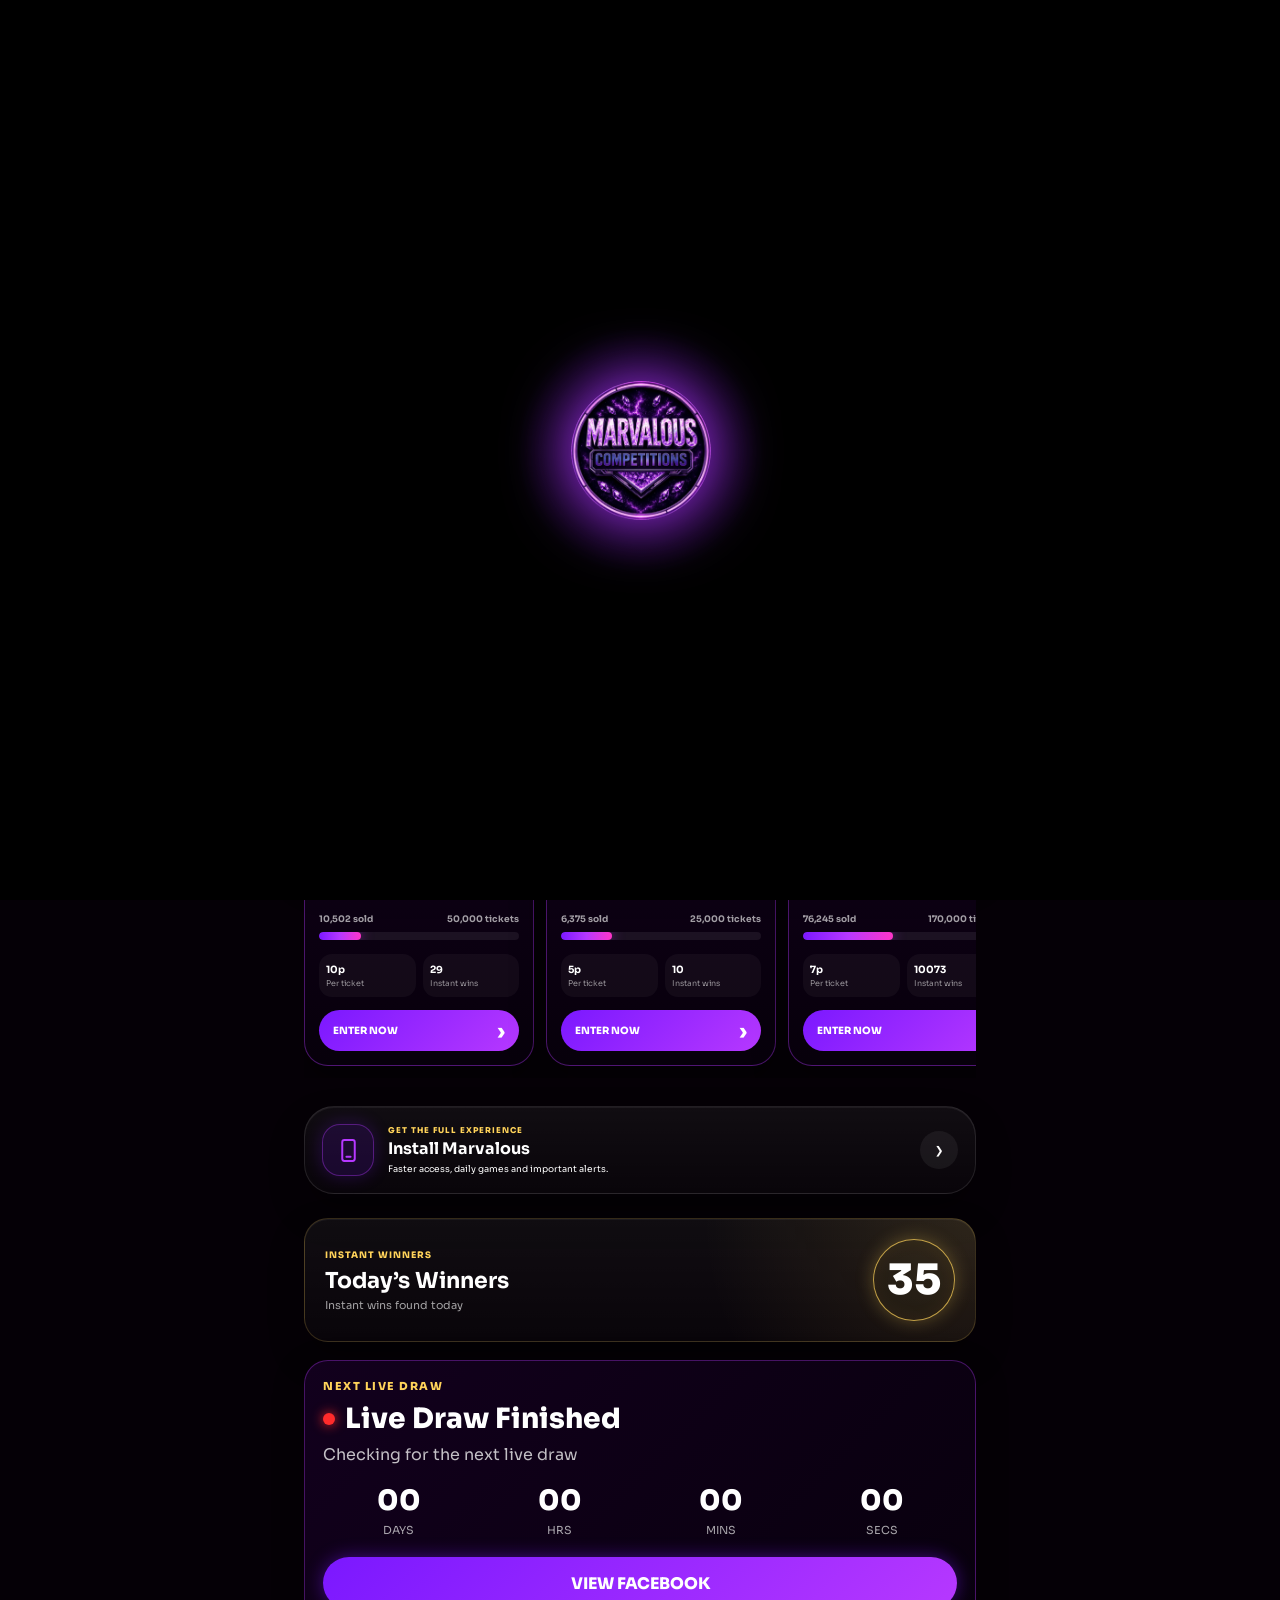
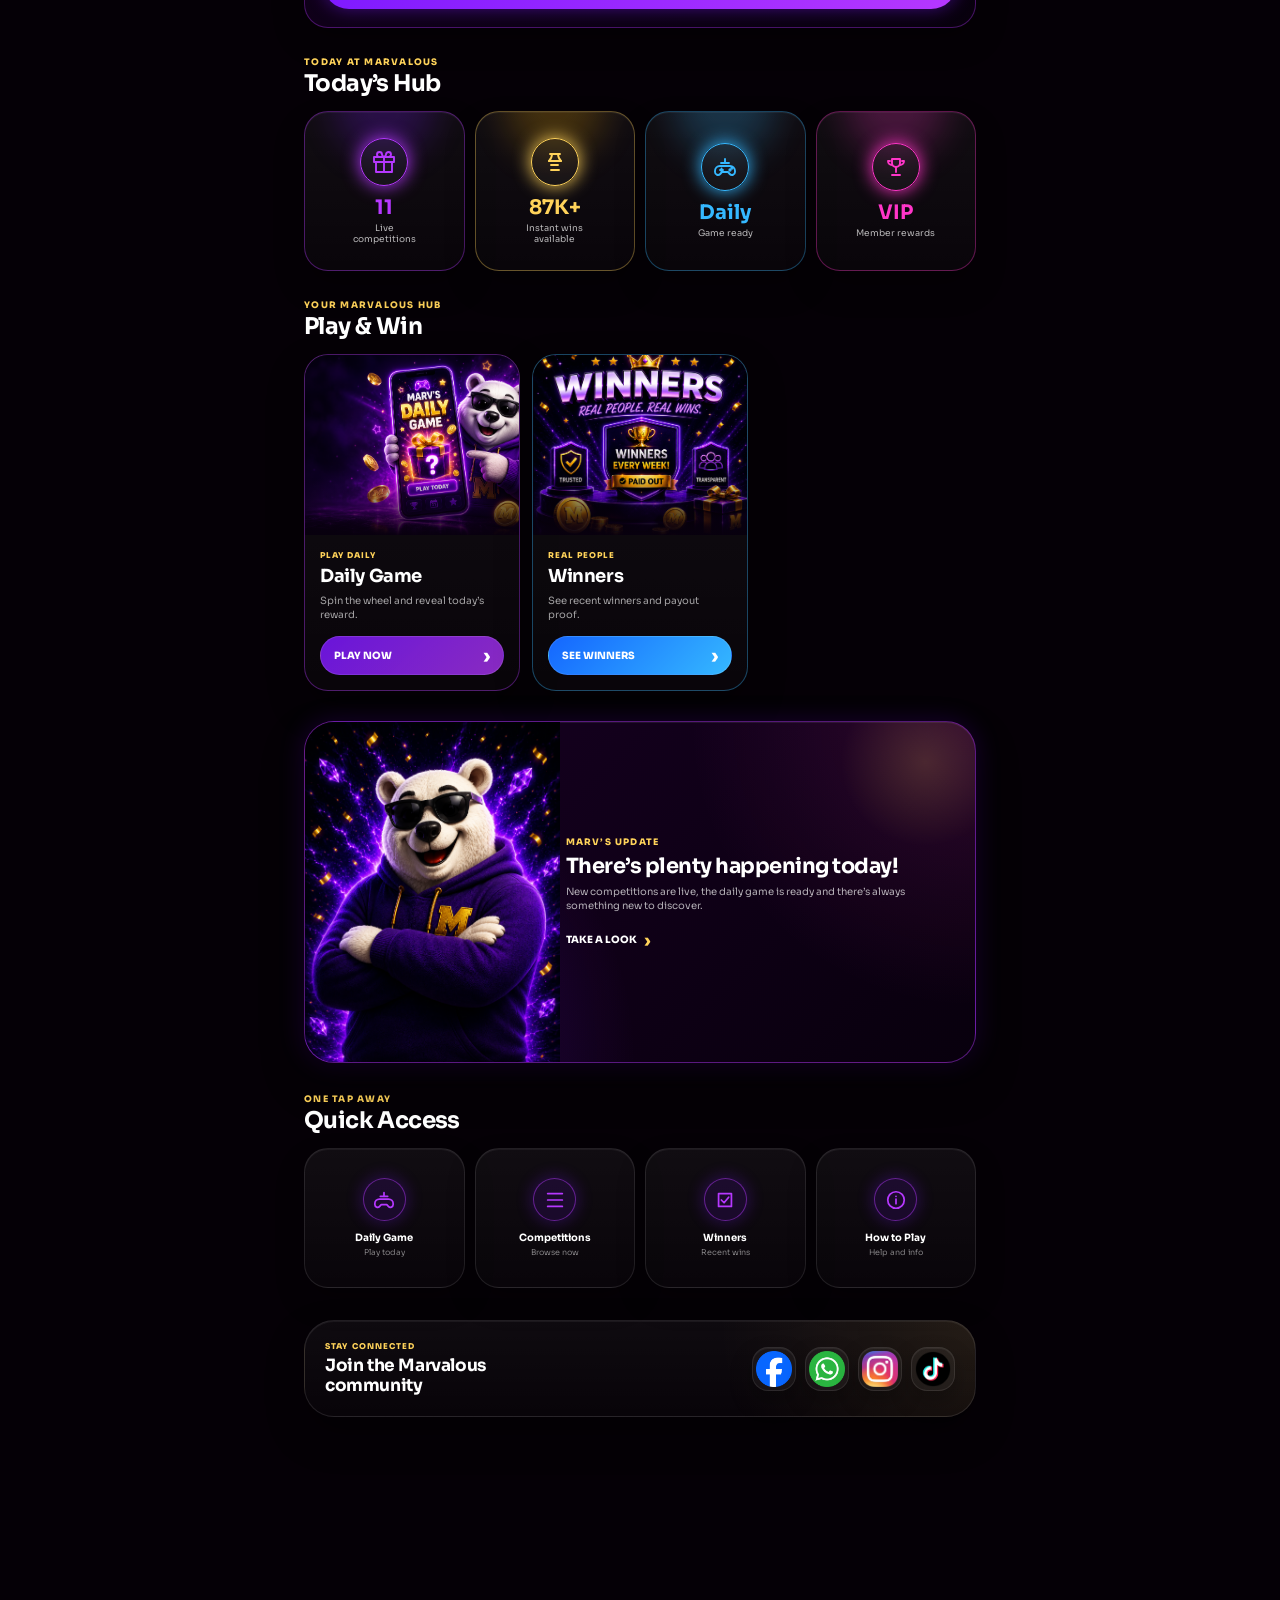
==== index.html @ 5c7490ed "Update index.html" ====
<!DOCTYPE html>
<html lang="en">
<head>
  <meta charset="UTF-8">

  <meta
    name="viewport"
    content="width=device-width, initial-scale=1.0, viewport-fit=cover"
  >

  <meta name="theme-color" content="#050006">

  <title>Marvalous Competitions</title>
  <link rel="manifest" href="manifest.json">
  <link rel="icon" href="logo.png">
  <link rel="apple-touch-icon" href="logo.png">

  <link
    href="https://fonts.googleapis.com/css2?family=Sora:wght@600;700;800&display=swap"
    rel="stylesheet"
  >
<script src="https://cdn.onesignal.com/sdks/web/v16/OneSignalSDK.page.js" defer></script>

<script>
window.OneSignalDeferred = window.OneSignalDeferred || [];

OneSignalDeferred.push(async function(OneSignal) {
  await OneSignal.init({
    appId: "53bd206e-20f6-417e-8d73-ce10ee3b1b3a",
    notifyButton: { enable: false },
    promptOptions: {
      slidedown: {
        enabled: true,
        autoPrompt: true
      }
    }
  });

  OneSignal.Notifications.addEventListener(
    "permissionChange",
    function(permission) {
      if (permission) {
        alert("You're in! Marvalous alerts are switched on 🔔");
      }
    }
  );
});
</script>
  <link rel="stylesheet" href="style.css">
</head>

<body>

  <div id="splash" class="splash">
  <div class="splash-logo">
    <div class="splash-glow"></div>
    <img src="logo.png" alt="Marvalous Competitions">
    <div class="splash-shine"></div>
  </div>
</div>

<div class="background-glow background-glow-one"></div>
<div class="background-glow background-glow-two"></div>

<main class="app-shell">

    <!-- HEADER -->
    <header class="app-header">

      <a href="#" class="brand">
        <img
          src="logo.png"
          class="brand-logo"
          alt="Marvalous Competitions"
        >

        <div class="brand-copy">
          <span>WELCOME TO</span>
          <h1>Marvalous</h1>
        </div>
      </a>

      <button
  class="notification-button"
  type="button"
  aria-label="Turn on notifications"
  onclick="turnOnNotifications()"
>
        <svg viewBox="0 0 24 24" aria-hidden="true">
          <path d="M18 8a6 6 0 0 0-12 0c0 7-3 7-3 9h18c0-2-3-2-3-9"></path>
          <path d="M10 21h4"></path>
        </svg>

      </button>

    </header>


    <!-- HERO -->
    <section class="hero-slider">

      <div class="hero-slide active">

        <img
          src="hero1.png"
          class="hero-image"
          alt="Latest Marvalous competitions"
        >

        <div class="hero-shade"></div>

        <div class="hero-content">

          <span class="hero-badge">
            <i></i>
            JUST ADDED
          </span>

          <h2>
            New competitions<br>
            <strong>are live!</strong>
          </h2>

          <p>
            Amazing prizes, instant wins and low odds.
          </p>
          <div class="hero-benefits">

  <div class="hero-benefit">
    <span class="hero-benefit-icon"></span>
    <div>
   <strong id="heroInstantWins">0</strong>
<small>Instant wins</small>   
    </div>
  </div>

  <div class="hero-benefit">
    <span class="hero-benefit-icon"></span>
    <div>
      <strong>Winners</strong>
      <small>Paid weekly</small>
    </div>
  </div>

  <div class="hero-benefit">
    <span class="hero-benefit-icon">✓</span>
    <div>
      <strong>100%</strong>
      <small>Fair & secure</small>
    </div>
  </div>

          </div>

          <a
            href="https://marvalouscompetitions.co.uk/"
            class="primary-button"
          >
            View competitions

            <svg viewBox="0 0 24 24" aria-hidden="true">
              <path d="m9 18 6-6-6-6"></path>
            </svg>
          </a>

        </div>

      </div>
   
    </section>
    
<!-- LIVE COMPETITIONS -->
<section class="home-section competitions-section">

      <div class="section-heading">

        <div>
          <span class="section-kicker">AVAILABLE NOW</span>
          <h2>Live Competitions</h2>
        </div>

        <a
          href="https://marvalouscompetitions.co.uk/"
          class="view-all-link"
        >
          View all
          <span>›</span>
        </a>

      </div>

   <div class="competition-scroll" id="competitionScroll"></div>   

</section>
  <!-- INSTALL -->
<button
  id="installBtn"
  type="button"
  class="install-card"
  aria-label="Install Marvalous"
>
  <div class="install-icon">
    <svg viewBox="0 0 24 24" aria-hidden="true">
      <rect x="6" y="2" width="12" height="20" rx="2"></rect>
      <path d="M10 18h4"></path>
    </svg>
  </div>

  <div class="install-copy">
    <span>GET THE FULL EXPERIENCE</span>
    <h2>Install Marvalous</h2>
    <p>Faster access, daily games and important alerts.</p>
  </div>

  <span class="install-arrow" aria-hidden="true">
    ›
  </span>
</button>
    <section class="today-winners-card">

  <div class="today-winners-copy">
    <span>INSTANT WINNERS</span>
    <h2>Today’s Winners</h2>
    <p>Instant wins found today</p>
  </div>

  <div class="today-winners-number" id="todaysWinnerCount">
    0
  </div>

    </section>
    <section class="next-live-card">

  <div class="next-live-copy">
    <span class="next-live-kicker">NEXT LIVE DRAW</span>

    <div class="next-live-title">
      <span class="live-status-dot"></span>
      <h2 id="nextLiveTitle">Next Live Draw</h2>
    </div>

    <p id="nextLiveDate">Loading next live...</p>

    <div class="live-countdown-row">
      <div>
        <strong id="liveDays">00</strong>
        <span>DAYS</span>
      </div>

      <div>
        <strong id="liveHours">00</strong>
        <span>HRS</span>
      </div>

      <div>
        <strong id="liveMinutes">00</strong>
        <span>MINS</span>
      </div>

      <div>
        <strong id="liveSeconds">00</strong>
        <span>SECS</span>
      </div>
    </div>
  </div>

  <a
    id="watchLiveButton"
    href="https://www.facebook.com/MarvalousCompetitions"
    target="_blank"
    rel="noopener"
    class="watch-live-button"
  >
    ▶ WATCH LIVE
  </a>

    </section>
    <!-- TODAY'S HUB -->
    <section class="home-section">

      <div class="section-heading">
        <div>
          <span class="section-kicker">TODAY AT MARVALOUS</span>
          <h2>Today’s Hub</h2>
        </div>
      </div>

      <div class="hub-grid">

        <article class="hub-card purple-card">

          <div class="hub-icon">
            <svg viewBox="0 0 24 24" aria-hidden="true">
              <path d="M20 12v10H4V12"></path>
              <path d="M2 7h20v5H2z"></path>
              <path d="M12 7v15"></path>
              <path d="M12 7H7.5A2.5 2.5 0 1 1 10 4.5C10 6 12 7 12 7Z"></path>
              <path d="M12 7h4.5A2.5 2.5 0 1 0 14 4.5C14 6 12 7 12 7Z"></path>
            </svg>
          </div>

          <strong id="liveCompetitionCount">0</strong>
<span>Live competitions</span>

        </article>


        <article class="hub-card gold-card">

          <div class="hub-icon">
            <svg viewBox="0 0 24 24" aria-hidden="true">
              <path d="M7 4h10"></path>
              <path d="M8 20h8"></path>
              <path d="M9 4c0 3-1 5-3 7"></path>
              <path d="M15 4c0 3 1 5 3 7"></path>
              <path d="M6 11h12"></path>
              <path d="M8 15h7"></path>
            </svg>
          </div>

         <strong id="totalInstantWins">0</strong>
<span>Instant wins available</span> 

        </article>


        <article class="hub-card blue-card">

          <div class="hub-icon">
            <svg viewBox="0 0 24 24" aria-hidden="true">
              <path d="M8 8h8"></path>
              <path d="M12 4v4"></path>
              <path d="M7 11h10a5 5 0 0 1 5 5v1a3 3 0 0 1-5.2 2L15 17H9l-1.8 2A3 3 0 0 1 2 17v-1a5 5 0 0 1 5-5Z"></path>
              <path d="M7 15h3"></path>
              <path d="M8.5 13.5v3"></path>
              <circle cx="17" cy="15" r=".7"></circle>
              <circle cx="19" cy="13" r=".7"></circle>
            </svg>
          </div>

          <strong>Daily</strong>
          <span>Game ready</span>

        </article>


        <article class="hub-card pink-card">

          <div class="hub-icon">
            <svg viewBox="0 0 24 24" aria-hidden="true">
              <path d="M8 4h8v4a4 4 0 0 1-8 0V4Z"></path>
              <path d="M6 6H4a4 4 0 0 0 4 4"></path>
              <path d="M18 6h2a4 4 0 0 1-4 4"></path>
              <path d="M12 12v5"></path>
              <path d="M8 20h8"></path>
            </svg>
          </div>

          <strong>VIP</strong>
<span>Member rewards</span>

        </article>

      </div>

    </section>


    <!-- PLAY AND WIN -->
    <section class="home-section">

      <div class="section-heading">
        <div>
          <span class="section-kicker">YOUR MARVALOUS HUB</span>
          <h2>Play & Win</h2>
        </div>
      </div>

      <div class="feature-grid">

        <a href="icebreak-v2.html" class="feature-card daily-feature">

          <div class="feature-image">
            <img src="daily-game.png" alt="Marv's daily game">
          </div>

          <div class="feature-copy">
            <span>PLAY DAILY</span>
            <h3>Daily Game</h3>
            <p>Spin the wheel and reveal today’s reward.</p>

            <div class="feature-link">
              Play now
              <b>›</b>
            </div>
          </div>

        </a>

      
        


        <a href="winners.html" class="feature-card winners-feature">

          <div class="feature-image">
            <img src="winners.png" alt="Marvalous winners">
          </div>

          <div class="feature-copy">
            <span>REAL PEOPLE</span>
            <h3>Winners</h3>
            <p>See recent winners and payout proof.</p>

            <div class="feature-link">
              See winners
              <b>›</b>
            </div>
          </div>

        </a>

      </div>

    </section>
    


    <!-- MARV UPDATE -->
    <section class="marv-update">

      <img
        src="marv-update.png"
        class="marv-update-image"
        alt="Marv"
      >

      <div class="marv-update-copy">
        <span>MARV’S UPDATE</span>

        <h2>There’s plenty happening today!</h2>

        <p>
  New competitions are live, the daily game is ready and there’s
  always something new to discover.
        </p>

        <a href="https://marvalouscompetitions.co.uk/">
          Take a look
          <b>›</b>
        </a>
      </div>

    </section>


    <!-- QUICK ACCESS -->
    <section class="home-section">

      <div class="section-heading">
        <div>
          <span class="section-kicker">ONE TAP AWAY</span>
          <h2>Quick Access</h2>
        </div>
      </div>

      <div class="quick-access-grid">

        <a href="icebreak-v2.html" class="quick-access-card">
          <div class="quick-access-icon">
            <svg viewBox="0 0 24 24" aria-hidden="true">
              <path d="M8 8h8"></path>
              <path d="M12 4v4"></path>
              <path d="M7 11h10a5 5 0 0 1 5 5v1a3 3 0 0 1-5.2 2L15 17H9l-1.8 2A3 3 0 0 1 2 17v-1a5 5 0 0 1 5-5Z"></path>
            </svg>
          </div>
          <strong>Daily Game</strong>
          <span>Play today</span>
        </a>


        <a
  href="https://marvalouscompetitions.co.uk/"
  class="quick-access-card"
>
  <div class="quick-access-icon">
    <svg viewBox="0 0 24 24" aria-hidden="true">
      <path d="M4 5h16"></path>
      <path d="M4 12h16"></path>
      <path d="M4 19h16"></path>
    </svg>
  </div>

  <strong>Competitions</strong>
  <span>Browse now</span>
        </a>


        <a href="winners.html" class="quick-access-card">
          <div class="quick-access-icon">
            <svg viewBox="0 0 24 24" aria-hidden="true">
              <path d="M5 5h14v14H5z"></path>
              <path d="M8 12l3 3 5-6"></path>
            </svg>
          </div>
          <strong>Winners</strong>
          <span>Recent wins</span>
        </a>


        <button
  type="button"
  class="quick-access-card"
  onclick="openHowToPlay()"
>
          <div class="quick-access-icon">
            <svg viewBox="0 0 24 24" aria-hidden="true">
              <circle cx="12" cy="12" r="9"></circle>
              <path d="M12 11v5"></path>
              <path d="M12 8h.01"></path>
            </svg>
          </div>
          <strong>How to Play</strong>
          <span>Help and info</span>
        </button>

      </div>

    </section>


    <!-- SOCIALS -->
    <section class="social-section">

      <div>
        <span>STAY CONNECTED</span>
        <h2>Join the Marvalous community</h2>
      </div>

      <div class="social-buttons">

        <a
          href="https://www.facebook.com/MarvalousCompetitions"
          target="_blank"
          rel="noopener"
          aria-label="Facebook"
        >
          <img src="facebook.png" alt="">
        </a>

        <a
          href="https://chat.whatsapp.com/J4W4wXDzyCD4L8slmimRZp"
          target="_blank"
          rel="noopener"
          aria-label="WhatsApp"
        >
          <img src="whatsapp.png" alt="">
        </a>

        <a
          href="https://www.instagram.com/marvalous.competitions"
          target="_blank"
          rel="noopener"
          aria-label="Instagram"
        >
          <img src="instagram.png" alt="">
        </a>

     <a
  href="https://www.tiktok.com/@marvalous_competitionsuk?_r=1&_t=ZN-98jaQGIw9Xa"
  target="_blank"
  rel="noopener"
  aria-label="TikTok"
>
  <img src="tiktok.png" alt="">
     </a>   

      </div>

    </section>
<div id="iphoneInstallModal" class="how-to-play-modal">

  <div class="how-to-play-card">

    <button
      class="how-to-play-close"
      onclick="closeIphoneInstall()"
    >
      ×
    </button>

    <span class="how-to-play-kicker">IPHONE INSTALL</span>

    <h2>Add Marvalous to your Home Screen</h2>

    <div class="how-to-play-steps">

      <div class="how-to-play-step">
        <strong>1</strong>
        <div>
          <h3>Tap the Share button</h3>
<p>Tap the Share icon in Safari. It may be at the top or bottom of your screen.</p>
        </div>
      </div>

      <div class="how-to-play-step">
        <strong>2</strong>
        <div>
          <h3>Choose "Add to Home Screen"</h3>
          <p>Scroll down if you don't see it straight away.</p>
        </div>
      </div>

      <div class="how-to-play-step">
        <strong>3</strong>
        <div>
          <h3>Tap Add</h3>
          <p>Marvalous will appear on your Home Screen just like a normal app.</p>
        </div>
      </div>

    </div>

  </div>

</div>

    
  </main>


  <!-- BOTTOM NAVIGATION -->
  <nav class="bottom-nav">

    <a href="index.html" class="nav-link active">
      <svg viewBox="0 0 24 24" aria-hidden="true">
        <path d="M3 11 12 3l9 8v10h-6v-6H9v6H3Z"></path>
      </svg>
      <span>Home</span>
    </a>


    <a href="icebreak-v2.html" class="nav-link">
      <svg viewBox="0 0 24 24" aria-hidden="true">
        <path d="M8 8h8"></path>
        <path d="M12 4v4"></path>
        <path d="M7 11h10a5 5 0 0 1 5 5v1a3 3 0 0 1-5.2 2L15 17H9l-1.8 2A3 3 0 0 1 2 17v-1a5 5 0 0 1 5-5Z"></path>
      </svg>
      <span>Games</span>
    </a>


    <a
      href="https://marvalouscompetitions.co.uk/"
      class="nav-main-action"
      aria-label="Play Marvalous competitions"
    >
      <img src="logo.png" alt="Play">
      <span>Play</span>
    </a>


    <a href="winners.html" class="nav-link">
      <svg viewBox="0 0 24 24" aria-hidden="true">
        <path d="M8 4h8v4a4 4 0 0 1-8 0V4Z"></path>
        <path d="M6 6H4a4 4 0 0 0 4 4"></path>
        <path d="M18 6h2a4 4 0 0 1-4 4"></path>
        <path d="M12 12v5"></path>
        <path d="M8 20h8"></path>
      </svg>
      <span>Winners</span>
    </a>


<a
  href="#"
  class="nav-link"
  onclick="openHowToPlay(); return false;"
>
  <svg viewBox="0 0 24 24" aria-hidden="true">
    <circle cx="12" cy="12" r="9"></circle>
    <path d="M12 11v5"></path>
    <path d="M12 8h.01"></path>
  </svg>

  <span>How to Play</span>
</a>

  </nav>
<div id="howToPlayModal" class="how-to-play-modal">
  <div class="how-to-play-card">

    <button
      type="button"
      class="how-to-play-close"
      onclick="closeHowToPlay()"
      aria-label="Close"
    >
      ×
    </button>

    <span class="how-to-play-kicker">HOW MARVALOUS WORKS</span>
    <h2>How to Play</h2>

    <div class="how-to-play-steps">

      <div class="how-to-play-step">
        <strong>1</strong>
        <div>
          <h3>Choose a competition</h3>
          <p>Browse the live competitions and choose the prize you want to win.</p>
        </div>
      </div>

      <div class="how-to-play-step">
        <strong>2</strong>
        <div>
          <h3>Choose your tickets</h3>
          <p>Select how many tickets you want and complete your entry securely.</p>
        </div>
      </div>

      <div class="how-to-play-step">
        <strong>3</strong>
        <div>
          <h3>Check your instant wins</h3>
          <p>Some ticket numbers reveal instant prizes as soon as your order is complete.</p>
        </div>
      </div>

      <div class="how-to-play-step">
        <strong>4</strong>
        <div>
          <h3>Watch the live draw</h3>
          <p>When the competition closes, the winner is drawn live on our Facebook page.</p>
        </div>
      </div>

      <div class="how-to-play-step">
        <strong>5</strong>
        <div>
          <h3>Receive your prize</h3>
          <p>We contact the winner and arrange the prize or cash payment.</p>
        </div>
      </div>

    </div>

    <a
      href="https://marvalouscompetitions.co.uk/"
      class="how-to-play-button"
    >
      View competitions
    </a>

  </div>
</div>
<div id="leagueModal" class="how-to-play-modal">

</div>
  <script src="app.js?v=12"></script>

</body>
  </html>
---- style.css ----
* {
  box-sizing: border-box;
  -webkit-tap-highlight-color: transparent;
}

:root {
  --bg: #050006;
  --panel: #0d0014;
  --panel-light: #160020;

  --purple: #7b18ff;
  --purple-bright: #b638ff;
  --purple-soft: rgba(123, 24, 255, 0.22);

  --gold: #ffd35a;
  --gold-dark: #f0a900;

  --pink: #ff35c8;
  --blue: #35b8ff;

  --white: #ffffff;
  --muted: rgba(255, 255, 255, 0.62);
  --line: rgba(255, 255, 255, 0.10);

  --radius-xl: 30px;
  --radius-lg: 24px;
  --radius-md: 18px;
}

html {
  scroll-behavior: smooth;
}

html,
body {
  margin: 0;
  min-height: 100%;
  background: var(--bg);
  color: var(--white);
  font-family: "Sora", Arial, sans-serif;
  overflow-x: hidden;
}

body {
  position: relative;
  padding-bottom: 120px;
}

body::before {
  content: "";
  position: fixed;
  inset: 0;
  z-index: -3;

  background:
    radial-gradient(
      circle at 50% -10%,
      rgba(123, 24, 255, 0.35),
      transparent 34%
    ),
    radial-gradient(
      circle at 100% 28%,
      rgba(255, 53, 200, 0.12),
      transparent 32%
    ),
    radial-gradient(
      circle at 0% 58%,
      rgba(53, 184, 255, 0.08),
      transparent 30%
    ),
    linear-gradient(
      180deg,
      #08000e 0%,
      #050006 45%,
      #020003 100%
    );
}

body::after {
  content: "";
  position: fixed;
  inset: 0;
  z-index: -2;
  pointer-events: none;
  opacity: 0.15;

  background-image:
    radial-gradient(
      circle,
      rgba(255, 255, 255, 0.45) 0 1px,
      transparent 1.7px
    ),
    radial-gradient(
      circle,
      rgba(255, 211, 90, 0.45) 0 1px,
      transparent 1.7px
    );

  background-size: 80px 80px, 130px 130px;
  background-position: 0 0, 30px 40px;
}

img {
  max-width: 100%;
}

a {
  color: inherit;
}

button,
a {
  font-family: inherit;
}

button {
  border: 0;
}

svg {
  fill: none;
  stroke: currentColor;
  stroke-width: 1.9;
  stroke-linecap: round;
  stroke-linejoin: round;
}

.background-glow {
  position: fixed;
  border-radius: 50%;
  filter: blur(90px);
  pointer-events: none;
  z-index: -1;
}

.background-glow-one {
  width: 280px;
  height: 280px;
  top: 180px;
  left: -170px;
  background: rgba(123, 24, 255, 0.22);
}

.background-glow-two {
  width: 320px;
  height: 320px;
  top: 720px;
  right: -210px;
  background: rgba(255, 53, 200, 0.12);
}

.app-shell {
  width: min(100%, 720px);
  margin: 0 auto;
  padding:
    calc(18px + env(safe-area-inset-top))
    18px
    48px;
}


/* HEADER */

.app-header {
  display: flex;
  align-items: center;
  justify-content: space-between;
  gap: 14px;
  margin-bottom: 18px;
}

.brand {
  min-width: 0;
  display: flex;
  align-items: center;
  gap: 14px;
  text-decoration: none;
}

.brand-logo {
  width: 66px;
  height: 66px;
  flex-shrink: 0;
  object-fit: contain;
  border-radius: 50%;

  background: rgba(123, 24, 255, 0.12);
  border: 1px solid rgba(180, 56, 255, 0.55);

  box-shadow:
    0 0 0 4px rgba(123, 24, 255, 0.08),
    0 0 25px rgba(123, 24, 255, 0.55);
}

.brand-copy {
  min-width: 0;
}

.brand-copy span {
  display: block;
  margin-bottom: 3px;
  color: var(--gold);
  font-size: 10px;
  font-weight: 800;
  letter-spacing: 1.5px;
}

.brand-copy h1 {
  margin: 0;
  font-size: 25px;
  line-height: 1;
  letter-spacing: -0.7px;
}

.notification-button {
  position: relative;
  width: 50px;
  height: 50px;
  flex-shrink: 0;
  display: grid;
  place-items: center;

  border-radius: 50%;
  color: var(--gold);

  background:
    linear-gradient(
      180deg,
      rgba(255, 211, 90, 0.13),
      rgba(255, 211, 90, 0.04)
    );

  border: 1px solid rgba(255, 211, 90, 0.28);

  box-shadow:
    inset 0 1px 0 rgba(255, 255, 255, 0.10),
    0 0 20px rgba(255, 211, 90, 0.14);
}

.notification-button svg {
  width: 25px;
  height: 25px;
}

.notification-count {
  position: absolute;
  top: -2px;
  right: -1px;

  min-width: 20px;
  height: 20px;
  padding: 0 5px;

  display: grid;
  place-items: center;

  border-radius: 999px;
  background: linear-gradient(135deg, var(--purple), var(--purple-bright));
  color: #fff;
  border: 2px solid var(--bg);

  font-size: 10px;
  font-weight: 900;
}


/* HERO */

.hero-slider {
  position: relative;
  margin-bottom: 28px;
}

.hero-slide {
  position: relative;
  min-height: 340px;
  overflow: hidden;
  border-radius: var(--radius-xl);

  background: #110019;
  border: 1px solid rgba(180, 56, 255, 0.62);

  box-shadow:
    0 22px 55px rgba(0, 0, 0, 0.50),
    0 0 30px rgba(123, 24, 255, 0.28);
}

.hero-slide::before {
  content: "";
  position: absolute;
  inset: 0;
  z-index: 2;
  pointer-events: none;

  background:
    linear-gradient(
      90deg,
      rgba(5, 0, 10, 0.96) 0%,
      rgba(5, 0, 10, 0.82) 36%,
      rgba(5, 0, 10, 0.25) 68%,
      rgba(5, 0, 10, 0.05) 100%
    ),
    linear-gradient(
      0deg,
      rgba(5, 0, 10, 0.88) 0%,
      transparent 42%
    );
}

.hero-slide::after {
  content: "";
  position: absolute;
  inset: 0;
  z-index: 3;
  pointer-events: none;

  border-radius: inherit;
  box-shadow:
    inset 0 1px 0 rgba(255, 255, 255, 0.12),
    inset 0 0 28px rgba(180, 56, 255, 0.16);
}

.hero-image {
  position: absolute;
  inset: 0;
  z-index: 1;

  width: 100%;
  height: 100%;
  object-fit: cover;
  object-position: center;
}

.hero-shade {
  position: absolute;
  inset: 0;
  z-index: 2;
}

.hero-content {
  position: relative;
  z-index: 4;
  width: 64%;
  min-height: 340px;

  padding: 30px 24px 58px;

  display: flex;
  flex-direction: column;
  justify-content: center;
  align-items: flex-start;
}

.hero-badge {
  display: inline-flex;
  align-items: center;
  gap: 8px;

  margin-bottom: 16px;
  padding: 8px 13px;

  border-radius: 999px;
  color: #fff;

  background:
    linear-gradient(
      135deg,
      rgba(123, 24, 255, 0.95),
      rgba(180, 56, 255, 0.88)
    );

  border: 1px solid rgba(255, 255, 255, 0.16);

  box-shadow:
    0 0 20px rgba(123, 24, 255, 0.45);

  font-size: 10px;
  font-weight: 900;
  letter-spacing: 0.8px;
}

.hero-badge i {
  width: 7px;
  height: 7px;
  border-radius: 50%;
  background: var(--gold);

  box-shadow:
    0 0 10px rgba(255, 211, 90, 0.80);
}

.hero-content h2 {
  margin: 0;
  max-width: 360px;

  font-size: clamp(32px, 8vw, 49px);
  line-height: 0.98;
  letter-spacing: -1.7px;
  text-transform: uppercase;

  text-shadow:
    0 3px 18px rgba(0, 0, 0, 0.55);
}

.hero-content h2 strong {
  display: block;
  margin-top: 5px;
  color: var(--gold);

  text-shadow:
    0 0 24px rgba(255, 211, 90, 0.20),
    0 3px 18px rgba(0, 0, 0, 0.55);
}

.hero-content p {
  max-width: 340px;
  margin: 15px 0 20px;

  color: rgba(255, 255, 255, 0.76);
  font-size: 13px;
  line-height: 1.45;
}

.primary-button {
  min-height: 48px;
  padding: 0 18px;

  display: inline-flex;
  align-items: center;
  justify-content: center;
  gap: 9px;

  border-radius: 999px;
  text-decoration: none;

  color: #fff;
  background:
    linear-gradient(
      135deg,
      var(--purple),
      var(--purple-bright)
    );

  border: 1px solid rgba(255, 255, 255, 0.16);

  box-shadow:
    inset 0 1px 0 rgba(255, 255, 255, 0.18),
    0 0 25px rgba(123, 24, 255, 0.48),
    0 12px 26px rgba(0, 0, 0, 0.38);

  font-size: 12px;
  font-weight: 900;
  text-transform: uppercase;
}

.primary-button svg {
  width: 18px;
  height: 18px;
  stroke-width: 2.8;
}

.hero-dots {
  position: absolute;
  left: 50%;
  bottom: 18px;
  z-index: 8;

  display: flex;
  gap: 8px;
  transform: translateX(-50%);
}

.hero-dots button {
  width: 8px;
  height: 8px;
  padding: 0;
  border-radius: 999px;

  background: rgba(255, 255, 255, 0.48);
}

.hero-dots button.active {
  width: 27px;
  background:
    linear-gradient(
      90deg,
      var(--purple),
      var(--purple-bright)
    );

  box-shadow:
    0 0 12px rgba(180, 56, 255, 0.70);
}


/* SECTIONS */

.home-section {
  margin: 28px 0;
}

.section-heading {
  display: flex;
  align-items: flex-end;
  justify-content: space-between;
  gap: 14px;
  margin-bottom: 15px;
}

.section-kicker {
  display: block;
  margin-bottom: 4px;

  color: var(--gold);
  font-size: 9px;
  font-weight: 900;
  letter-spacing: 1.25px;
}

.section-heading h2 {
  margin: 0;
  font-size: 23px;
  line-height: 1.05;
  letter-spacing: -0.6px;
}

.view-all-link {
  display: inline-flex;
  align-items: center;
  gap: 7px;

  color: rgba(255, 255, 255, 0.70);
  text-decoration: none;

  font-size: 11px;
  font-weight: 800;
}

.view-all-link span {
  font-size: 24px;
  line-height: 0.8;
}


/* TODAY'S HUB */

.hub-grid {
  display: grid;
  grid-template-columns: repeat(4, 1fr);
  gap: 10px;
}

.hub-card {
  position: relative;
  min-width: 0;
  min-height: 160px;
  padding: 15px 8px;

  display: flex;
  flex-direction: column;
  align-items: center;
  justify-content: center;

  overflow: hidden;
  text-align: center;
  border-radius: var(--radius-lg);

  background:
    linear-gradient(
      180deg,
      rgba(255, 255, 255, 0.055),
      rgba(255, 255, 255, 0.018)
    );

  border: 1px solid var(--line);

  box-shadow:
    inset 0 1px 0 rgba(255, 255, 255, 0.06),
    0 16px 30px rgba(0, 0, 0, 0.30);
}

.hub-card::before {
  content: "";
  position: absolute;
  width: 100px;
  height: 100px;
  top: -55px;
  left: 50%;

  transform: translateX(-50%);
  border-radius: 50%;
  opacity: 0.22;
  filter: blur(18px);
}

.hub-icon {
  position: relative;
  z-index: 2;

  width: 48px;
  height: 48px;
  margin-bottom: 12px;

  display: grid;
  place-items: center;

  border-radius: 50%;
  background: rgba(255, 255, 255, 0.04);

  border: 1px solid currentColor;

  box-shadow:
    0 0 18px currentColor;
}

.hub-icon svg {
  width: 24px;
  height: 24px;
}

.hub-card strong {
  position: relative;
  z-index: 2;

  display: block;
  margin-bottom: 5px;

  font-size: 20px;
  line-height: 1;
}

.hub-card > span {
  position: relative;
  z-index: 2;

  display: block;
  max-width: 80px;

  color: rgba(255, 255, 255, 0.70);
  font-size: 9px;
  line-height: 1.25;
}

.purple-card {
  color: var(--purple-bright);
  border-color: rgba(180, 56, 255, 0.38);
}

.purple-card::before {
  background: var(--purple);
}

.gold-card {
  color: var(--gold);
  border-color: rgba(255, 211, 90, 0.36);
}

.gold-card::before {
  background: var(--gold-dark);
}

.blue-card {
  color: var(--blue);
  border-color: rgba(53, 184, 255, 0.35);
}

.blue-card::before {
  background: var(--blue);
}

.pink-card {
  color: var(--pink);
  border-color: rgba(255, 53, 200, 0.35);
}

.pink-card::before {
  background: var(--pink);
}


/* PLAY AND WIN */

.feature-grid {
  display: grid;
  grid-template-columns: repeat(3, 1fr);
  gap: 12px;
}

.feature-card {
  position: relative;
  min-width: 0;
  min-height: 300px;

  display: flex;
  flex-direction: column;

  overflow: hidden;
  text-decoration: none;
  border-radius: var(--radius-lg);

  background:
    linear-gradient(
      180deg,
      rgba(255, 255, 255, 0.055),
      rgba(255, 255, 255, 0.018)
    );

  border: 1px solid rgba(180, 56, 255, 0.38);

  box-shadow:
    0 16px 35px rgba(0, 0, 0, 0.36),
    inset 0 1px 0 rgba(255, 255, 255, 0.06);

  transition:
    transform 0.25s ease,
    box-shadow 0.25s ease;
}

.feature-card:active {
  transform: scale(0.98);
}

.feature-image {
  position: relative;
  height: 155px;
  overflow: hidden;

  background:
    radial-gradient(
      circle at 50% 50%,
      rgba(123, 24, 255, 0.25),
      transparent 70%
    );
}

.feature-image::after {
  content: "";
  position: absolute;
  inset: auto 0 0;
  height: 60px;

  background:
    linear-gradient(
      0deg,
      rgba(8, 0, 14, 0.98),
      transparent
    );
}

.feature-image img {
  width: 100%;
  height: 100%;
  display: block;
  object-fit: cover;
}

.feature-copy {
  flex: 1;
  padding: 15px;

  display: flex;
  flex-direction: column;
}

.feature-copy > span {
  color: var(--gold);
  font-size: 8px;
  font-weight: 900;
  letter-spacing: 1px;
}

.feature-copy h3 {
  margin: 5px 0 7px;
  font-size: 18px;
  letter-spacing: -0.4px;
}

.feature-copy p {
  margin: 0 0 14px;
  color: var(--muted);
  font-size: 10px;
  line-height: 1.4;
}

.feature-link {
  margin-top: auto;
  min-height: 39px;
  padding: 0 13px;

  display: flex;
  align-items: center;
  justify-content: space-between;

  border-radius: 999px;
  color: #fff;

  background:
    linear-gradient(
      135deg,
      rgba(123, 24, 255, 0.85),
      rgba(180, 56, 255, 0.75)
    );

  border: 1px solid rgba(255, 255, 255, 0.11);

  font-size: 10px;
  font-weight: 900;
  text-transform: uppercase;
}

.feature-link b {
  font-size: 20px;
  line-height: 1;
}



.winners-feature {
  border-color: rgba(53, 184, 255, 0.36);
}

.winners-feature .feature-link {
  background:
    linear-gradient(
      135deg,
      #1466ff,
      #35b8ff
    );
}


/* LIVE COMPETITIONS */

.competitions-section {
  margin-top: 32px;
}

.competition-scroll {
  display: flex;
  gap: 12px;
  overflow-x: auto;

  padding: 2px 2px 12px;
  scroll-snap-type: x mandatory;
  scrollbar-width: none;
}

.competition-scroll::-webkit-scrollbar {
  display: none;
}

.competition-card {
  width: 230px;
  min-width: 230px;
  overflow: hidden;

  scroll-snap-align: start;
  text-decoration: none;
  border-radius: var(--radius-lg);

  background:
    linear-gradient(
      180deg,
      rgba(20, 0, 31, 0.98),
      rgba(7, 0, 11, 0.98)
    );

  border: 1px solid rgba(180, 56, 255, 0.38);

  box-shadow:
    0 16px 34px rgba(0, 0, 0, 0.36);
}

.competition-image-wrap {
  position: relative;
  height: 170px;
  overflow: hidden;
}

.competition-image-wrap::after {
  content: "";
  position: absolute;
  inset: auto 0 0;
  height: 55px;

  background:
    linear-gradient(
      0deg,
      rgba(8, 0, 14, 0.98),
      transparent
    );
}

.competition-image-wrap img {
  width: 100%;
  height: 100%;
  display: block;
  object-fit: cover;
}

.competition-tag {
  position: absolute;
  bottom: 11px;
  left: 11px;
  top: unset;
  right: unset;
  z-index: 3;

  padding: 7px 10px;
  border-radius: 999px;

  color: #fff;
  font-size: 8px;
  font-weight: 900;
  letter-spacing: 0.7px;
}

.purple-tag {
  background:
    linear-gradient(
      135deg,
      var(--purple),
      var(--purple-bright)
    );
}

.pink-tag {
  background:
    linear-gradient(
      135deg,
      #d40077,
      var(--pink)
    );
}

.gold-tag {
  color: #160014;
  background:
    linear-gradient(
      135deg,
      var(--gold),
      var(--gold-dark)
    );
}

.competition-details {
  padding: 14px;
}

.competition-details h3 {
  margin: 0 0 5px;
  font-size: 15px;
  letter-spacing: -0.2px;
}

.competition-details p {
  margin: 0;
  color: var(--muted);
  font-size: 10px;
  line-height: 1.35;
}

.competition-meta {
  display: grid;
  grid-template-columns: 1fr 1fr;
  gap: 7px;
  margin-top: 13px;
}

.competition-meta span {
  padding: 9px 7px;

  display: flex;
  flex-direction: column;

  border-radius: 13px;
  background: rgba(255, 255, 255, 0.04);

  color: rgba(255, 255, 255, 0.55);
  font-size: 8px;
}

.competition-meta strong {
  margin-bottom: 2px;
  color: #fff;
  font-size: 10px;
}


/* MARV UPDATE */

.marv-update {
  position: relative;
  min-height: 190px;
  margin: 30px 0;

  display: flex;
  align-items: stretch;

  overflow: hidden;
  border-radius: var(--radius-xl);

  background:
    radial-gradient(
      circle at 0% 100%,
      rgba(123, 24, 255, 0.32),
      transparent 44%
    ),
    radial-gradient(
      circle at 100% 0%,
      rgba(255, 53, 200, 0.14),
      transparent 38%
    ),
    linear-gradient(
      135deg,
      #170022,
      #08000d
    );

  border: 1px solid rgba(180, 56, 255, 0.44);

  box-shadow:
    inset 0 1px 0 rgba(255, 255, 255, 0.07),
    0 20px 42px rgba(0, 0, 0, 0.38),
    0 0 26px rgba(123, 24, 255, 0.18);
}

.marv-update::before {
  content: "";
  position: absolute;
  top: -50px;
  right: -40px;

  width: 180px;
  height: 180px;
  border-radius: 50%;

  background:
    radial-gradient(
      circle,
      rgba(255, 211, 90, 0.16),
      transparent 66%
    );
}

.marv-update-image {
  width: 38%;
  min-width: 145px;
  align-self: flex-end;

  display: block;
  object-fit: contain;
  object-position: bottom left;
}

.marv-update-copy {
  position: relative;
  z-index: 2;
  flex: 1;

  padding: 25px 20px 23px 6px;

  display: flex;
  flex-direction: column;
  justify-content: center;
}

.marv-update-copy > span {
  color: var(--gold);
  font-size: 9px;
  font-weight: 900;
  letter-spacing: 1.2px;
}

.marv-update-copy h2 {
  margin: 7px 0 8px;
  font-size: 21px;
  line-height: 1.06;
  letter-spacing: -0.5px;
}

.marv-update-copy p {
  margin: 0 0 15px;

  color: rgba(255, 255, 255, 0.68);
  font-size: 10px;
  line-height: 1.45;
}

.marv-update-copy a {
  width: fit-content;

  display: inline-flex;
  align-items: center;
  gap: 7px;

  color: #fff;
  text-decoration: none;

  font-size: 10px;
  font-weight: 900;
  text-transform: uppercase;
}

.marv-update-copy b {
  color: var(--gold);
  font-size: 18px;
}


/* QUICK ACCESS */

.quick-access-grid {
  display: grid;
  grid-template-columns: repeat(4, 1fr);
  gap: 10px;
}

.quick-access-card {
  min-width: 0;
  min-height: 140px;
  padding: 14px 8px;

  display: flex;
  flex-direction: column;
  align-items: center;
  justify-content: center;

  border-radius: var(--radius-lg);
  text-align: center;
  text-decoration: none;

  background:
    linear-gradient(
      180deg,
      rgba(255, 255, 255, 0.05),
      rgba(255, 255, 255, 0.018)
    );

  border: 1px solid var(--line);

  box-shadow:
    inset 0 1px 0 rgba(255, 255, 255, 0.055),
    0 14px 28px rgba(0, 0, 0, 0.28);
}

.quick-access-icon {
  width: 43px;
  height: 43px;
  margin-bottom: 11px;

  display: grid;
  place-items: center;

  border-radius: 50%;
  color: var(--purple-bright);

  background: rgba(123, 24, 255, 0.12);
  border: 1px solid rgba(180, 56, 255, 0.48);

  box-shadow:
    0 0 17px rgba(123, 24, 255, 0.32);
}

.quick-access-icon svg {
  width: 22px;
  height: 22px;
}

.quick-access-card strong {
  display: block;
  font-size: 10px;
  line-height: 1.2;
}

.quick-access-card span {
  display: block;
  margin-top: 4px;

  color: rgba(255, 255, 255, 0.48);
  font-size: 8px;
  line-height: 1.2;
}


/* SOCIAL SECTION */

.social-section {
  margin: 32px 0 18px;
  padding: 20px;

  display: flex;
  align-items: center;
  justify-content: space-between;
  gap: 18px;

  border-radius: var(--radius-xl);

  background:
    radial-gradient(
      circle at 100% 0%,
      rgba(255, 211, 90, 0.09),
      transparent 38%
    ),
    linear-gradient(
      180deg,
      rgba(255, 255, 255, 0.045),
      rgba(255, 255, 255, 0.015)
    );

  border: 1px solid var(--line);

  box-shadow:
    inset 0 1px 0 rgba(255, 255, 255, 0.06),
    0 18px 36px rgba(0, 0, 0, 0.34);
}

.social-section > div:first-child {
  min-width: 0;
}

.social-section > div:first-child span {
  display: block;
  margin-bottom: 5px;

  color: var(--gold);
  font-size: 8px;
  font-weight: 900;
  letter-spacing: 1.1px;
}

.social-section h2 {
  margin: 0;
  max-width: 260px;

  font-size: 17px;
  line-height: 1.18;
  letter-spacing: -0.4px;
}

.social-buttons {
  display: flex;
  flex-wrap: nowrap;
  gap: 9px;
}

.social-buttons a {
  width: 44px;
  height: 44px;
  flex-shrink: 0;

  display: grid;
  place-items: center;

  border-radius: 16px;

  background: rgba(255, 255, 255, 0.045);
  border: 1px solid rgba(255, 255, 255, 0.09);

  box-shadow:
    inset 0 1px 0 rgba(255, 255, 255, 0.06),
    0 10px 22px rgba(0, 0, 0, 0.28);
}

.social-buttons img {
  width: 36px;
  height: 36px;
  display: block;
  object-fit: contain;
}


/* INSTALL CARD */

.install-card {
  margin-top: 18px;
  padding: 17px;

  display: flex;
  align-items: center;
  gap: 14px;

  border-radius: var(--radius-xl);

  background:
    linear-gradient(
      180deg,
      rgba(255, 255, 255, 0.05),
      rgba(255, 255, 255, 0.018)
    );

  border: 1px solid var(--line);

  box-shadow:
    inset 0 1px 0 rgba(255, 255, 255, 0.06),
    0 18px 35px rgba(0, 0, 0, 0.32);
}

.install-icon {
  width: 52px;
  height: 52px;
  flex-shrink: 0;

  display: grid;
  place-items: center;

  border-radius: 18px;
  color: var(--purple-bright);

  background: rgba(123, 24, 255, 0.14);
  border: 1px solid rgba(180, 56, 255, 0.38);

  box-shadow:
    0 0 18px rgba(123, 24, 255, 0.24);
}

.install-icon svg {
  width: 25px;
  height: 25px;
}

.install-copy {
  min-width: 0;
  flex: 1;
}

.install-copy span {
  display: block;
  margin-bottom: 3px;

  color: var(--gold);
  font-size: 8px;
  font-weight: 900;
  letter-spacing: 1px;
}

.install-copy h2 {
  margin: 0 0 4px;
  font-size: 16px;
}

.install-copy p {
  margin: 0;

  color: rgba(255, 255, 255, 0.52);
  font-size: 9px;
  line-height: 1.35;
}

.install-arrow {
  width: 38px;
  height: 38px;
  flex-shrink: 0;

  display: grid;
  place-items: center;

  border-radius: 50%;
  color: #fff;
  background: rgba(255, 255, 255, 0.06);

  font-size: 24px;
}


/* BOTTOM NAV */

.bottom-nav {
  position: fixed;
  left: 50%;
  bottom: calc(10px + env(safe-area-inset-bottom));
  z-index: 9999;

  width: min(calc(100% - 24px), 680px);
  min-height: 88px;

  display: grid;
  grid-template-columns: 1fr 1fr 88px 1fr 1fr;
  align-items: end;

  padding: 10px 11px 15px;

  transform: translateX(-50%);
  border-radius: 29px;

  background: rgba(20, 12, 24, 0.76);

  backdrop-filter: blur(28px);
  -webkit-backdrop-filter: blur(28px);

  border: 1px solid rgba(255, 255, 255, 0.08);

  box-shadow:
    0 -10px 35px rgba(0, 0, 0, 0.46),
    0 0 0 1px rgba(255, 255, 255, 0.025),
    inset 0 1px 0 rgba(255, 255, 255, 0.06);
}

.bottom-nav::before {
  content: "";
  position: absolute;
  top: 0;
  left: 15%;
  width: 70%;
  height: 1px;

  background:
    linear-gradient(
      90deg,
      transparent,
      rgba(255, 255, 255, 0.22),
      transparent
    );
}

.nav-link {
  min-width: 0;
  min-height: 58px;

  display: flex;
  flex-direction: column;
  align-items: center;
  justify-content: center;
  gap: 5px;

  color: rgba(255, 255, 255, 0.40);
  text-decoration: none;

  font-size: 8px;
  font-weight: 800;
}

.nav-link svg {
  width: 25px;
  height: 25px;
}

.nav-link.active {
  color: var(--purple-bright);

  text-shadow:
    0 0 12px rgba(180, 56, 255, 0.48);
}

.nav-main-action {
  position: relative;
  width: 76px;
  height: 76px;
  margin: 0 auto;

  display: flex;
  flex-direction: column;
  align-items: center;

  transform: translateY(-26px);

  text-decoration: none;
  color: var(--gold);
}

.nav-main-action::before {
  content: "";
  position: absolute;
  inset: 3px;

  border-radius: 50%;

  background:
    radial-gradient(
      circle,
      rgba(123, 24, 255, 0.50),
      rgba(123, 24, 255, 0.08) 55%,
      transparent 70%
    );

  filter: blur(9px);
}

.nav-main-action img {
  position: relative;
  z-index: 2;

  width: 66px;
  height: 66px;

  display: block;
  object-fit: contain;
  border-radius: 50%;

  filter:
    drop-shadow(0 0 12px rgba(180, 56, 255, 0.65))
    drop-shadow(0 12px 18px rgba(0, 0, 0, 0.65));
}

.nav-main-action span {
  position: relative;
  z-index: 3;

  margin-top: 3px;
  color: var(--gold);

  font-size: 10px;
  font-weight: 900;

  text-shadow:
    0 2px 8px rgba(0, 0, 0, 0.72);
}


/* TABLET */

@media (min-width: 700px) {
  .app-shell {
    padding-left: 24px;
    padding-right: 24px;
  }

  .hero-slide,
  .hero-content {
    min-height: 390px;
  }

  .hero-content {
    width: 58%;
    padding-left: 34px;
  }

  .feature-card {
    min-height: 330px;
  }

  .feature-image {
    height: 180px;
  }
}


/* MOBILE */

@media (max-width: 560px) {
  .app-shell {
    padding-left: 14px;
    padding-right: 14px;
  }

  .brand-logo {
    width: 58px;
    height: 58px;
  }

  .brand-copy h1 {
    font-size: 21px;
  }

  .notification-button {
    width: 46px;
    height: 46px;
  }

  .hero-slide {
    min-height: 310px;
  }

  .hero-content {
    width: 68%;
    min-height: 310px;
    padding: 24px 17px 54px;
  }

  .hero-content h2 {
    font-size: 31px;
  }

  .hero-content p {
    font-size: 11px;
  }

  .primary-button {
    min-height: 44px;
    padding: 0 15px;
    font-size: 10px;
  }

  .hub-grid {
    grid-template-columns: repeat(2, 1fr);
  }

  .hub-card {
    min-height: 132px;
  }

  .feature-grid {
    grid-template-columns: 1fr;
  }

  .feature-card {
    min-height: 0;
    display: grid;
    grid-template-columns: 42% 58%;
  }

  .feature-image {
    height: 185px;
  }

  .feature-copy {
    padding: 18px 15px;
  }

  .feature-copy h3 {
    font-size: 17px;
  }

  .competition-card {
    width: 210px;
    min-width: 210px;
  }

  .competition-image-wrap {
    height: 156px;
  }

  .quick-access-grid {
    grid-template-columns: repeat(2, 1fr);
  }

  .quick-access-card {
    min-height: 112px;
  }

  .marv-update {
    min-height: 175px;
  }

  .marv-update-image {
    width: 40%;
    min-width: 130px;
  }

  .marv-update-copy {
    padding: 20px 14px 20px 0;
  }

  .marv-update-copy h2 {
    font-size: 18px;
  }

  .social-section {
    flex-direction: column;
    align-items: flex-start;
  }

  .social-buttons {
    width: 100%;
    justify-content: space-between;
  }

  .social-buttons a {
    width: 50px;
    height: 50px;
  }

  .bottom-nav {
    min-height: 84px;
    grid-template-columns: 1fr 1fr 80px 1fr 1fr;
    padding-left: 8px;
    padding-right: 8px;
  }

  .nav-main-action {
    width: 70px;
    height: 70px;
    transform: translateY(-24px);
  }

  .nav-main-action img {
    width: 60px;
    height: 60px;
  }
}


/* VERY SMALL PHONES */

@media (max-width: 380px) {
  .app-shell {
    padding-left: 11px;
    padding-right: 11px;
  }

  .brand-copy span {
    font-size: 8px;
  }

  .brand-copy h1 {
    font-size: 18px;
  }

  .hero-content {
    width: 72%;
    padding-left: 14px;
  }

  .hero-content h2 {
    font-size: 27px;
  }

  .hub-grid {
    gap: 8px;
  }

  .hub-card {
    min-height: 124px;
  }

  .feature-card {
    grid-template-columns: 40% 60%;
  }

  .competition-card {
    width: 195px;
    min-width: 195px;
  }

  .marv-update-image {
    min-width: 112px;
  }

  .bottom-nav {
    left: 8px;
    right: 8px;
    width: auto;
    transform: none;
  }

  .nav-link {
    font-size: 7px;
  }

  .nav-link svg {
    width: 23px;
    height: 23px;
  }
  /* WORKING HERO SLIDER */

.hero-slider{
  position:relative;
  min-height:340px;
  margin-bottom:28px;
  overflow:hidden;
  border-radius:var(--radius-xl);
  touch-action:pan-y;
  user-select:none;
  -webkit-user-select:none;
}

.hero-slide{
  position:absolute;
  inset:0;
  width:100%;
  min-height:340px;

  opacity:0;
  visibility:hidden;
  pointer-events:none;

  transition:
    opacity .55s ease,
    visibility .55s ease;
}
}
.hero-slide.active{
  opacity:1;
  visibility:visible;
  pointer-events:auto;
}

.hero-image{
  pointer-events:none;
}

@media (min-width:700px){
  .hero-slider,
  .hero-slide{
    min-height:390px;
  }
}

}
/* REMOVE DARK SHADE FROM COMPETITION SLIDES */
.hero-slide:not(:first-child)::before{
  display:none;
}
/* MAKE HERO SLIDES FIT SQUARE IMAGES */

.hero-slider{
  width:100%;
  aspect-ratio:1 / 1;
  min-height:0;
}

.hero-slide{
  min-height:0;
  height:100%;
}

.hero-slide:not(:first-child) .hero-image{
  object-fit:contain;
  object-position:center;
  background:#070009;
}
/* Remove overlay from competition slides */
.hero-slide::before{
    display:none;
}

/* Put the overlay back ONLY on the first Marv slide */
.hero-slide:first-child::before{
    display:block;
}
/* LIVE COMPETITION DATA */

.competition-details h3{
  min-height:44px;
  margin:0 0 13px;
  font-size:15px;
  line-height:1.25;
}

.competition-progress-row{
  display:flex;
  justify-content:space-between;
  gap:10px;
  margin-bottom:7px;
  color:rgba(255,255,255,.62);
  font-size:9px;
  font-weight:700;
}

.competition-progress{
  width:100%;
  height:8px;
  margin-bottom:14px;
  overflow:hidden;
  border-radius:999px;
  background:rgba(255,255,255,.07);
}

.competition-progress-fill{
  height:100%;
  min-width:2px;
  border-radius:inherit;
  background:linear-gradient(
    90deg,
    #7b18ff,
    #b638ff,
    #ff35c8
  );
  box-shadow:0 0 13px rgba(180,56,255,.62);
}

.competition-enter{
  min-height:41px;
  margin-top:13px;
  padding:0 14px;
  display:flex;
  align-items:center;
  justify-content:space-between;
  border-radius:999px;
  color:#fff;
  background:linear-gradient(135deg,#7b18ff,#b638ff);
  font-size:10px;
  font-weight:900;
  text-transform:uppercase;
}

.competition-enter b{
  font-size:22px;
  line-height:1;
}

.competition-tag{
  background:linear-gradient(135deg,#7b18ff,#ff35c8);
  box-shadow:0 0 17px rgba(180,56,255,.42);
}

.competition-empty{
  width:100%;
  padding:25px;
  text-align:center;
  color:rgba(255,255,255,.62);
}
/* HERO BENEFIT ROW */

.hero-benefits {
  width: 100%;
  margin: 2px 0 20px;

  display: grid;
  grid-template-columns: repeat(3, 1fr);
  gap: 7px;
}

.hero-benefit {
  min-width: 0;
  min-height: 58px;
  padding: 9px 6px;

  display: flex;
  align-items: center;
  gap: 7px;

  border-radius: 14px;
  background: rgba(10, 0, 17, 0.64);
  border: 1px solid rgba(180, 56, 255, 0.24);

  box-shadow:
    inset 0 1px 0 rgba(255, 255, 255, 0.06),
    0 8px 18px rgba(0, 0, 0, 0.25);
}

.hero-benefit-icon {
  flex-shrink: 0;
  font-size: 20px;
  line-height: 1;
}

.hero-benefit div {
  min-width: 0;
}

.hero-benefit strong,
.hero-benefit small {
  display: block;
}

.hero-benefit strong {
  color: #fff;
  font-size: 10px;
  line-height: 1.15;
  text-transform: uppercase;
}

.hero-benefit small {
  margin-top: 3px;
  color: rgba(255, 255, 255, 0.62);
  font-size: 7px;
  line-height: 1.15;
  text-transform: uppercase;
}

@media (max-width: 560px) {
  .hero-benefits {
    gap: 5px;
    margin-bottom: 16px;
  }

  .hero-benefit {
    min-height: 52px;
    padding: 7px 5px;
    gap: 5px;
  }

  .hero-benefit-icon {
    font-size: 17px;
  }

  .hero-benefit strong {
    font-size: 8px;
  }

  .hero-benefit small {
    font-size: 6px;
  }
}
/* TODAY'S WINNERS */

.today-winners-card{
  margin:24px 0 8px;
  padding:20px;

  display:flex;
  align-items:center;
  justify-content:space-between;
  gap:20px;

  border-radius:24px;

  background:
    radial-gradient(circle at top right, rgba(255,211,90,.12), transparent 40%),
    linear-gradient(180deg, rgba(255,255,255,.05), rgba(255,255,255,.02));

  border:1px solid rgba(255,211,90,.18);

  box-shadow:
    inset 0 1px 0 rgba(255,255,255,.06),
    0 16px 35px rgba(0,0,0,.32);
}

.today-winners-copy span{
  display:block;
  color:var(--gold);
  font-size:9px;
  font-weight:900;
  letter-spacing:1px;
}

.today-winners-copy h2{
  margin:6px 0 4px;
  font-size:22px;
}

.today-winners-copy p{
  margin:0;
  color:var(--muted);
  font-size:11px;
}
.today-winners-number{
  width:82px;
  height:82px;
  min-width:82px;

  display:grid;
  place-items:center;

  border-radius:50%;
  color:#fff;

  background:rgba(255,211,90,.035);
  border:1px solid rgba(255,211,90,.72);

  font-size:42px;
  line-height:1;
  font-weight:900;
  text-align:center;

  box-shadow:
    0 0 18px rgba(255,211,90,.28),
    inset 0 0 18px rgba(255,211,90,.06);
}
/* DESKTOP HERO SIZE FIX */

@media (min-width: 700px) {
  .hero-slider {
    aspect-ratio: auto;
    height: 480px;
    min-height: 480px;
  }

  .hero-slide {
    height: 480px;
    min-height: 480px;
  }

  .hero-image {
    object-fit: cover;
  }

  .hero-content {
    min-height: 480px;
  }
}
/* SPLASH SCREEN */

.splash {
  position: fixed;
  inset: 0;
  z-index: 999999;
  background: #000;

  display: flex;
  align-items: center;
  justify-content: center;

  opacity: 1;
  visibility: visible;

  transition:
    opacity .55s ease,
    visibility .55s ease;
}

.splash.hide {
  opacity: 0;
  visibility: hidden;
  pointer-events: none;
}

.splash-logo {
  position: relative;
  width: 165px;
  height: 165px;

  display: grid;
  place-items: center;

  animation: logoIn 1.9s ease forwards;
}

.splash-glow {
  position: absolute;
  inset: -44px;
  border-radius: 50%;

  background:
    radial-gradient(
      circle,
      rgba(123, 24, 255, .72),
      rgba(123, 24, 255, .25),
      transparent 70%
    );

  opacity: 0;
  animation: glowIn 2s ease forwards;
}

.splash-logo img {
  position: relative;
  z-index: 2;

  width: 140px;
  height: 140px;

  object-fit: contain;
  border-radius: 50%;

  filter: drop-shadow(0 0 32px rgba(180, 56, 255, .95));
}

.splash-shine {
  position: absolute;
  inset: 10px;
  z-index: 3;

  border-radius: 50%;
  overflow: hidden;
}

.splash-shine::after {
  content: "";
  position: absolute;

  top: -30%;
  left: -90%;

  width: 55%;
  height: 160%;

  background:
    linear-gradient(
      90deg,
      transparent,
      rgba(255, 255, 255, .7),
      transparent
    );

  transform: rotate(18deg);
  animation: shinePass 1.4s ease .65s forwards;
}

@keyframes logoIn {
  0% {
    opacity: 0;
    transform: scale(.72);
    filter: blur(8px);
  }

  45% {
    opacity: 1;
    transform: scale(1.05);
    filter: blur(0);
  }

  70% {
    transform: scale(.98);
  }

  100% {
    opacity: 1;
    transform: scale(1);
  }
}

@keyframes glowIn {
  0% {
    opacity: 0;
    transform: scale(.55);
  }

  45% {
    opacity: 1;
    transform: scale(1.08);
  }

  100% {
    opacity: .72;
    transform: scale(1);
  }
}

@keyframes shinePass {
  to {
    left: 135%;
  }
}
/* NEXT LIVE DRAW */

.next-live-card{
  margin:18px 0;
  padding:18px;
  border-radius:24px;
  background:linear-gradient(135deg,#12001d,#08000d);
  border:1px solid rgba(180,56,255,.35);
  box-shadow:0 10px 30px rgba(0,0,0,.35);
}

.next-live-kicker{
  display:block;
  color:#ffd35a;
  font-size:11px;
  font-weight:900;
  letter-spacing:1.5px;
  margin-bottom:8px;
}

.next-live-title{
  display:flex;
  align-items:center;
  gap:10px;
  margin-bottom:8px;
}

.next-live-title h2{
  margin:0;
  font-size:28px;
  font-weight:900;
}

.live-status-dot{
  width:12px;
  height:12px;
  border-radius:50%;
  background:#ff2b2b;
  box-shadow:0 0 12px #ff2b2b;
}

#nextLiveDate{
  margin:0 0 18px;
  color:rgba(255,255,255,.75);
  font-size:16px;
}

.live-countdown-row{
  display:grid;
  grid-template-columns:repeat(4,1fr);
  gap:10px;
  margin-bottom:18px;
}

.live-countdown-row div{
  text-align:center;
}

.live-countdown-row strong{
  display:block;
  font-size:28px;
  font-weight:900;
}

.live-countdown-row span{
  font-size:11px;
  color:rgba(255,255,255,.65);
}

.watch-live-button{
  display:flex;
  justify-content:center;
  align-items:center;
  height:52px;
  border-radius:999px;
  text-decoration:none;
  font-weight:900;
  color:#fff;
  background:linear-gradient(135deg,#7b18ff,#b638ff);
  box-shadow:0 0 18px rgba(123,24,255,.45);
}
/* HOW TO PLAY */

.how-to-play-modal{
  position:fixed;
  inset:0;
  display:none;
  align-items:center;
  justify-content:center;
  padding:20px;
  background:rgba(0,0,0,.75);
  backdrop-filter:blur(12px);
  z-index:999999;
}

.how-to-play-modal.show{
  display:flex;
}

.how-to-play-card{
  width:min(430px,100%);
  max-height:85vh;
  overflow-y:auto;
  padding:26px;
  border-radius:28px;
  background:linear-gradient(180deg,#15001f,#09000d);
  border:1px solid rgba(180,56,255,.35);
  box-shadow:0 25px 60px rgba(0,0,0,.6);
  position:relative;
}

.how-to-play-close{
  position:absolute;
  top:16px;
  right:16px;
  width:40px;
  height:40px;
  border:none;
  border-radius:50%;
  background:rgba(255,255,255,.08);
  color:#fff;
  font-size:24px;
  cursor:pointer;
}

.how-to-play-kicker{
  color:#ffd35a;
  font-size:12px;
  font-weight:800;
  letter-spacing:2px;
}

.how-to-play-card h2{
  margin:8px 0 24px;
  font-size:32px;
}

.how-to-play-steps{
  display:flex;
  flex-direction:column;
  gap:18px;
}

.how-to-play-step{
  display:flex;
  gap:16px;
  align-items:flex-start;
}

.how-to-play-step strong{
  width:36px;
  height:36px;
  flex-shrink:0;
  border-radius:50%;
  display:flex;
  align-items:center;
  justify-content:center;
  background:#7b18ff;
  color:#fff;
  font-size:18px;
}

.how-to-play-step h3{
  margin:0 0 6px;
  font-size:18px;
}

.how-to-play-step p{
  margin:0;
  color:rgba(255,255,255,.7);
  line-height:1.5;
}

.how-to-play-button{
  display:flex;
  justify-content:center;
  align-items:center;
  margin-top:28px;
  height:54px;
  border-radius:18px;
  background:linear-gradient(135deg,#7b18ff,#b638ff);
  color:#fff;
  text-decoration:none;
  font-weight:800;
}
.quick-access-card{
  color:#fff;
}

button.quick-access-card strong{
  color:#fff;
}

button.quick-access-card span{
  color:rgba(255,255,255,.48);
}
.install-card {
  width: 100%;
  color: #fff;
  text-align: left;
  cursor: pointer;
}

.install-card:active {
  transform: scale(.985);
}
.install-card,
.install-card h2,
.install-card p,
.install-card span {
  color: #fff;
}

.install-card .install-copy > span {
  color: var(--gold);
}
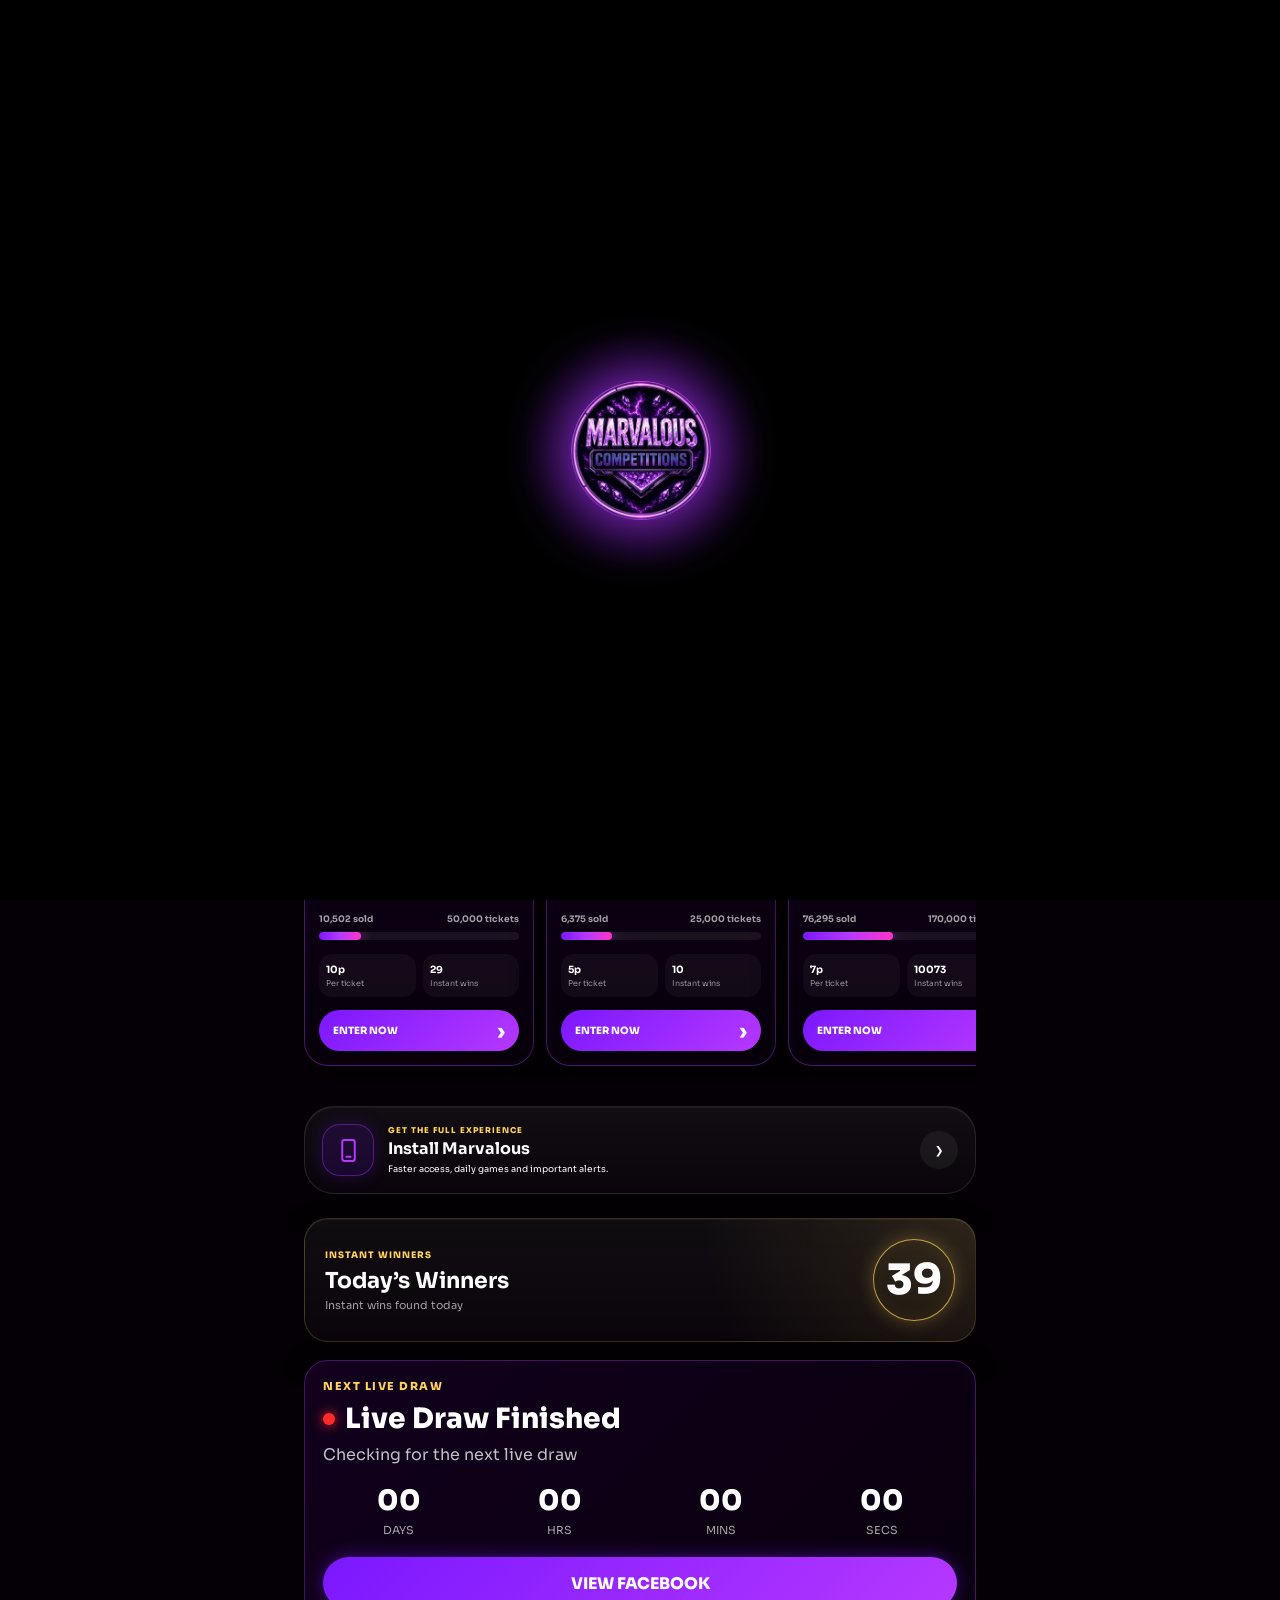
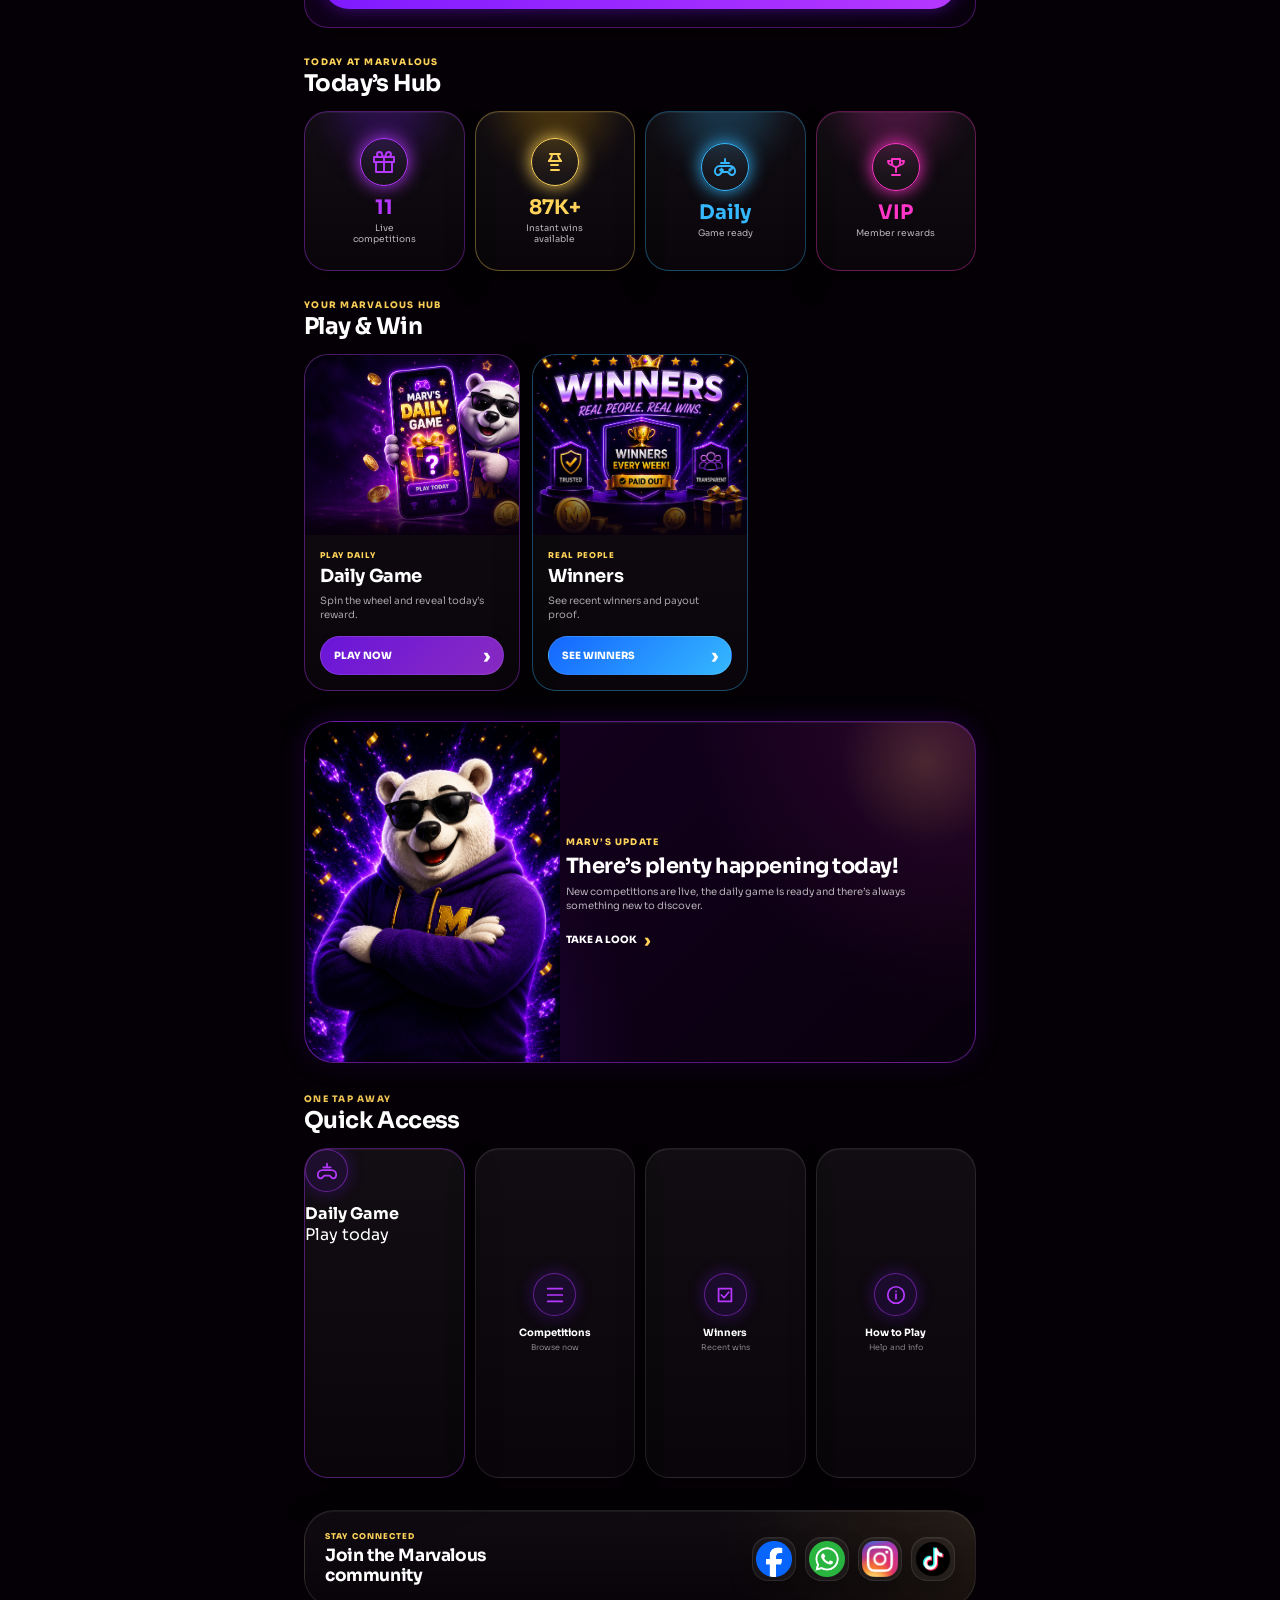
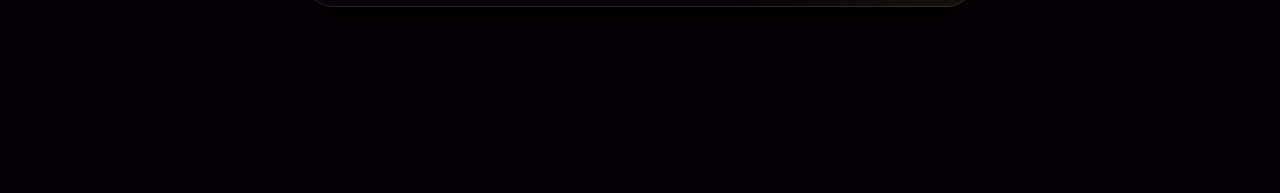
==== commit dd15a60c: "Update index.html" ====
--- a/index.html
+++ b/index.html
@@ -378,7 +378,10 @@
 
       <div class="feature-grid">
 
-        <a href="icebreak-v2.html" class="feature-card daily-feature">
+        <a
+  href="https://marvcomps26.github.io/marvalous-spin-wheel-test/"
+  class="feature-card daily-feature"
+>
 
           <div class="feature-image">
             <img src="daily-game.png" alt="Marv's daily game">
@@ -466,7 +469,10 @@
 
       <div class="quick-access-grid">
 
-        <a href="icebreak-v2.html" class="quick-access-card">
+        <a
+  href="https://marvcomps26.github.io/marvalous-spin-wheel-test/"
+  class="feature-card daily-feature"
+>
           <div class="quick-access-icon">
             <svg viewBox="0 0 24 24" aria-hidden="true">
               <path d="M8 8h8"></path>
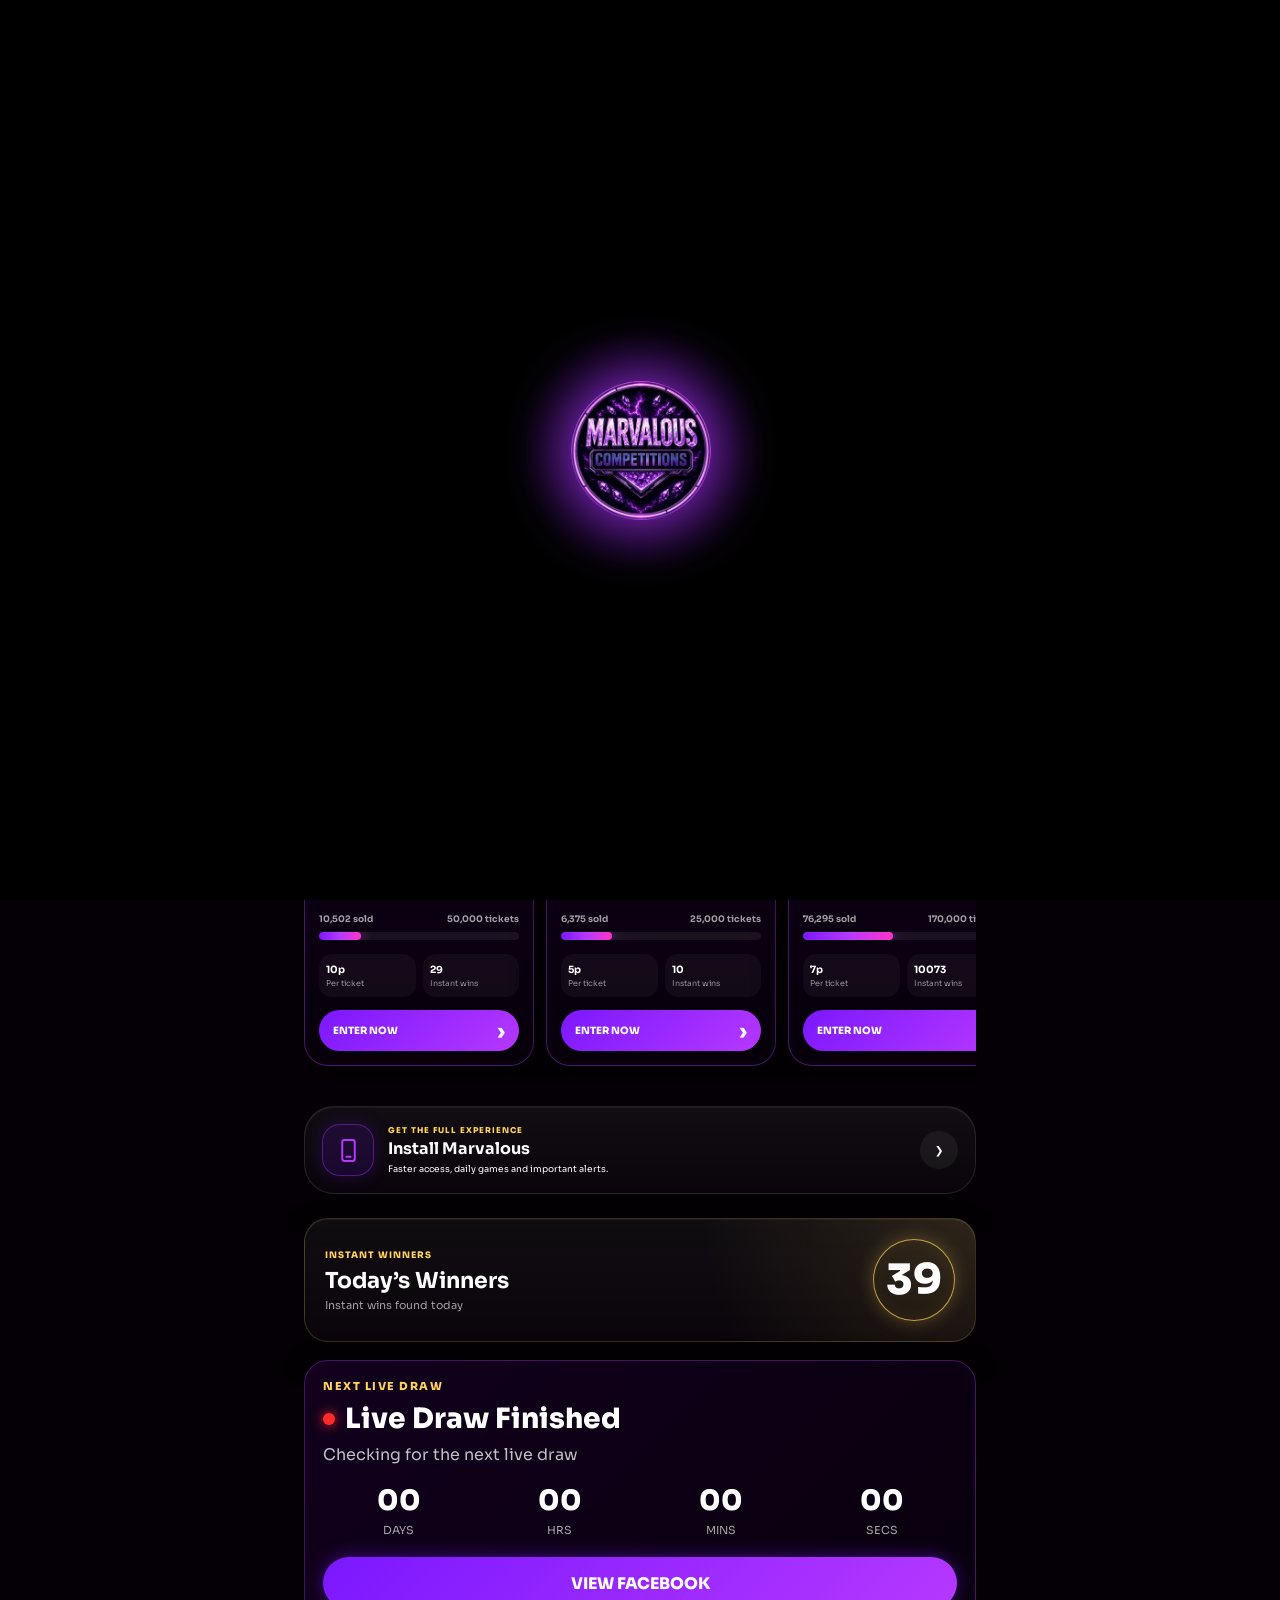
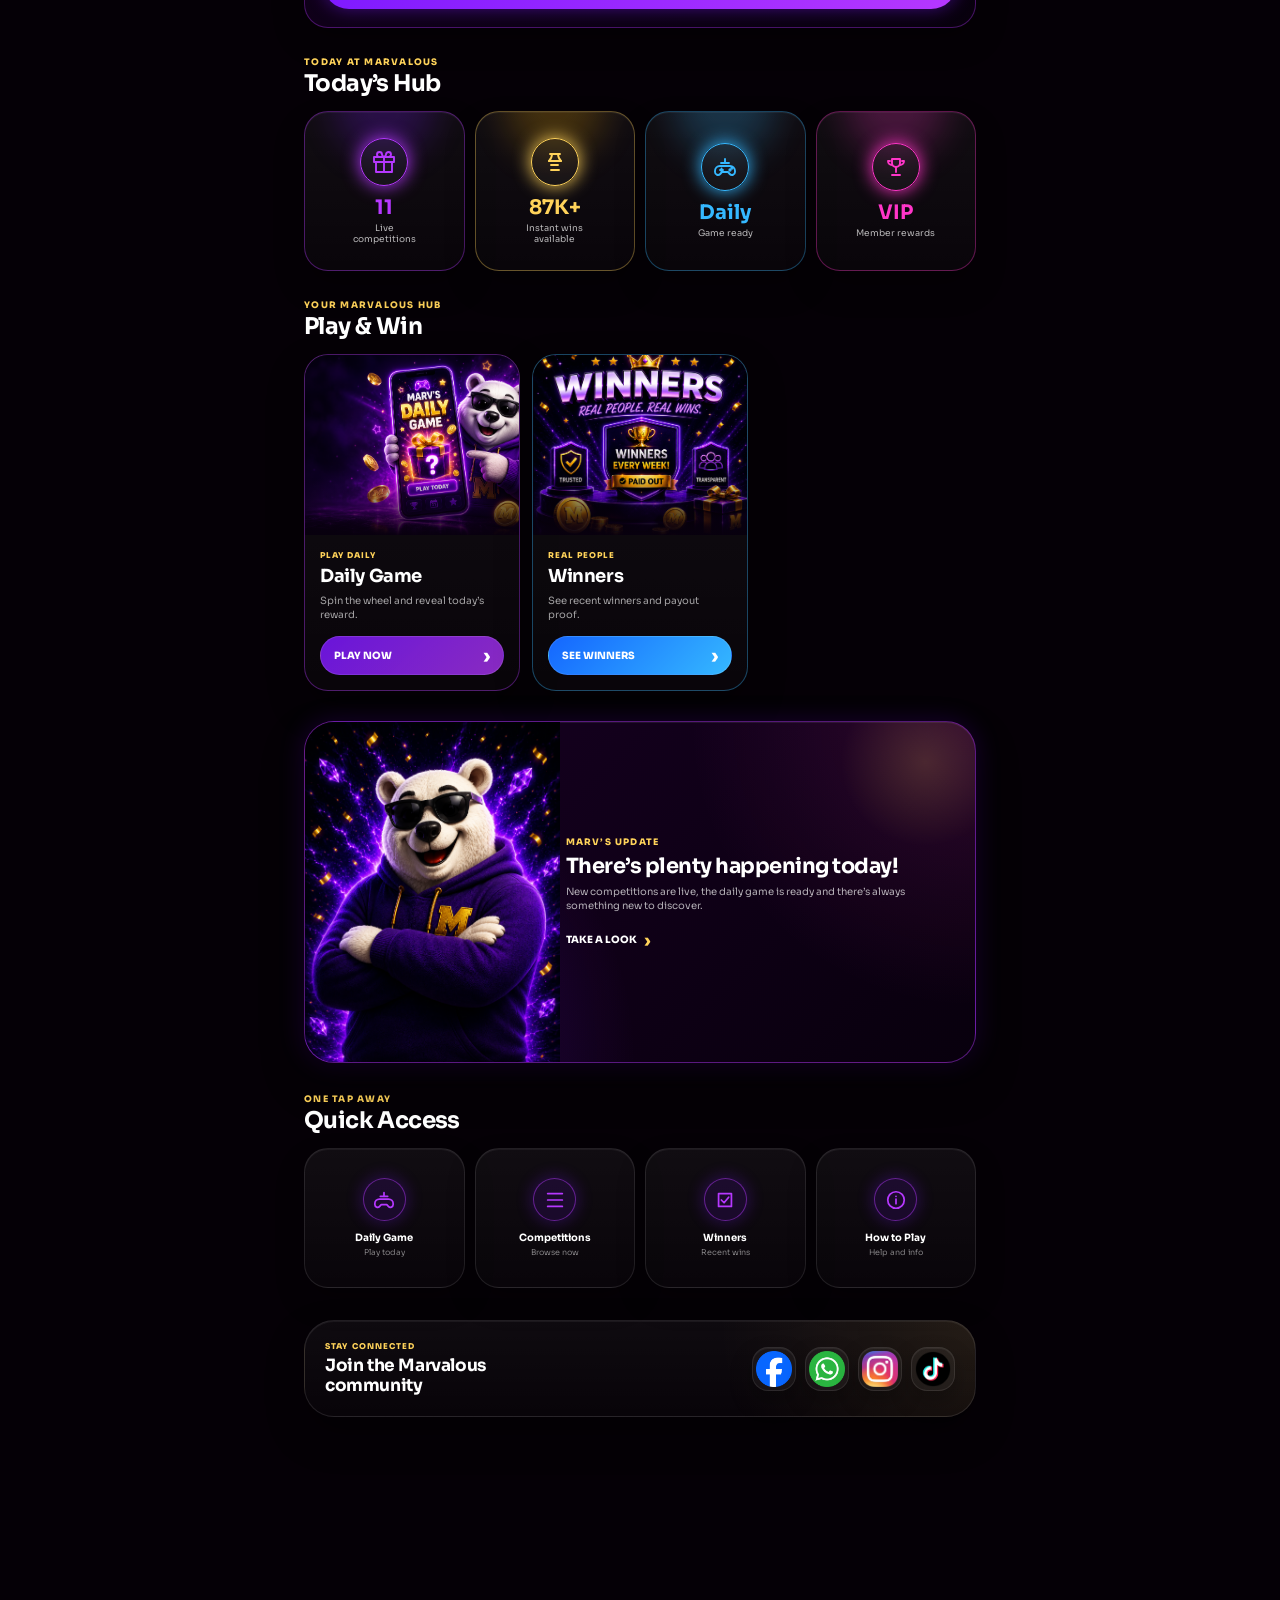
==== commit d09efc29: "Update index.html" ====
--- a/index.html
+++ b/index.html
@@ -379,7 +379,7 @@
       <div class="feature-grid">
 
         <a
-  href="https://marvcomps26.github.io/marvalous-spin-wheel-test/"
+  href="spin-wheel.html"
   class="feature-card daily-feature"
 >
 
@@ -470,8 +470,8 @@
       <div class="quick-access-grid">
 
         <a
-  href="https://marvcomps26.github.io/marvalous-spin-wheel-test/"
-  class="feature-card daily-feature"
+  href="spin-wheel.html"
+  class="quick-access-card"
 >
           <div class="quick-access-icon">
             <svg viewBox="0 0 24 24" aria-hidden="true">
@@ -646,14 +646,17 @@
     </a>
 
 
-    <a href="icebreak-v2.html" class="nav-link">
-      <svg viewBox="0 0 24 24" aria-hidden="true">
-        <path d="M8 8h8"></path>
-        <path d="M12 4v4"></path>
-        <path d="M7 11h10a5 5 0 0 1 5 5v1a3 3 0 0 1-5.2 2L15 17H9l-1.8 2A3 3 0 0 1 2 17v-1a5 5 0 0 1 5-5Z"></path>
-      </svg>
-      <span>Games</span>
-    </a>
+   <a
+  href="spin-wheel.html"
+  class="nav-link"
+>
+  <svg viewBox="0 0 24 24" aria-hidden="true">
+    <path d="M8 8h8"></path>
+    <path d="M12 4v4"></path>
+    <path d="M7 11h10a5 5 0 0 1 5 5v1a3 3 0 0 1-5.2 2L15 17H9l-1.8 2A3 3 0 0 1 2 17v-1a5 5 0 0 1 5-5Z"></path>
+  </svg>
+  <span>Games</span>
+   </a> 
 
 
     <a
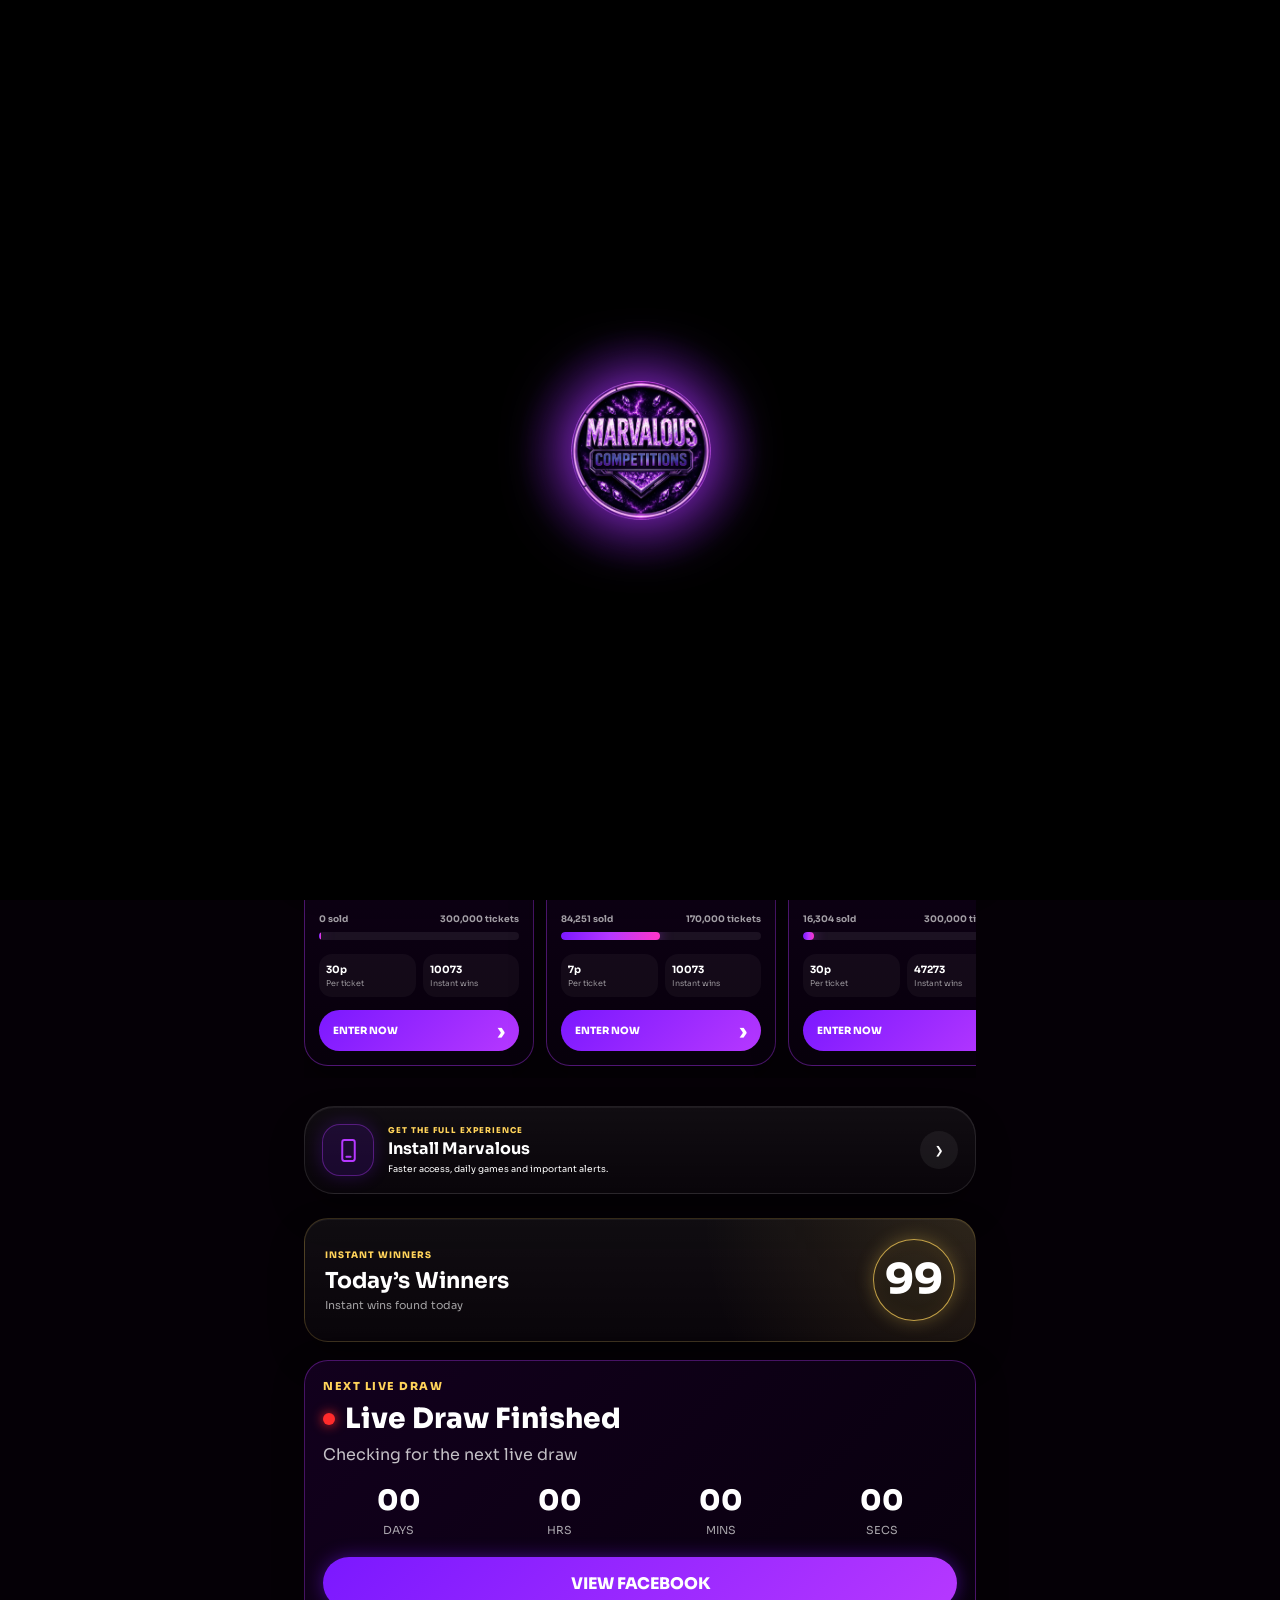
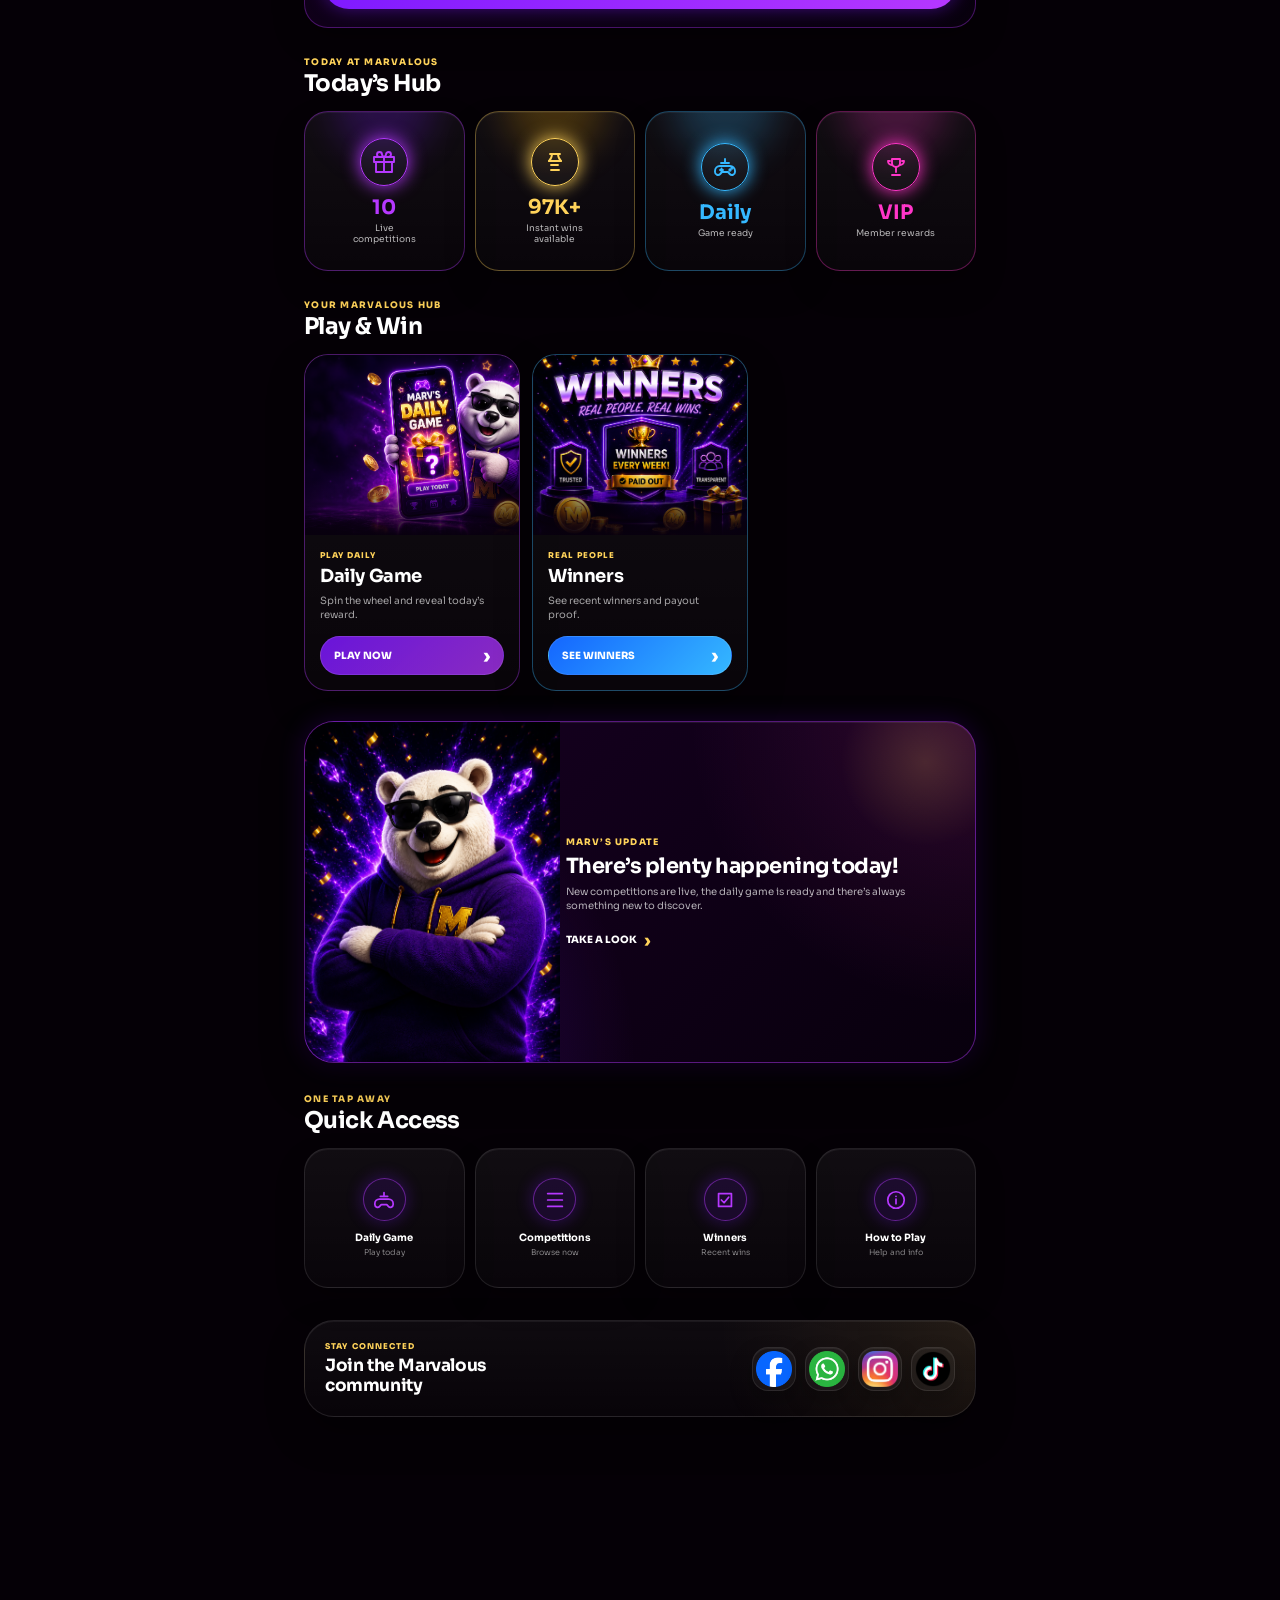
==== commit ed92a75e: "Update index.html" ====
--- a/index.html
+++ b/index.html
@@ -767,7 +767,7 @@
 <div id="leagueModal" class="how-to-play-modal">
 
 </div>
-  <script src="app.js?v=12"></script>
+  <script src="app.js?v=13"></script>
 
 </body>
   </html>
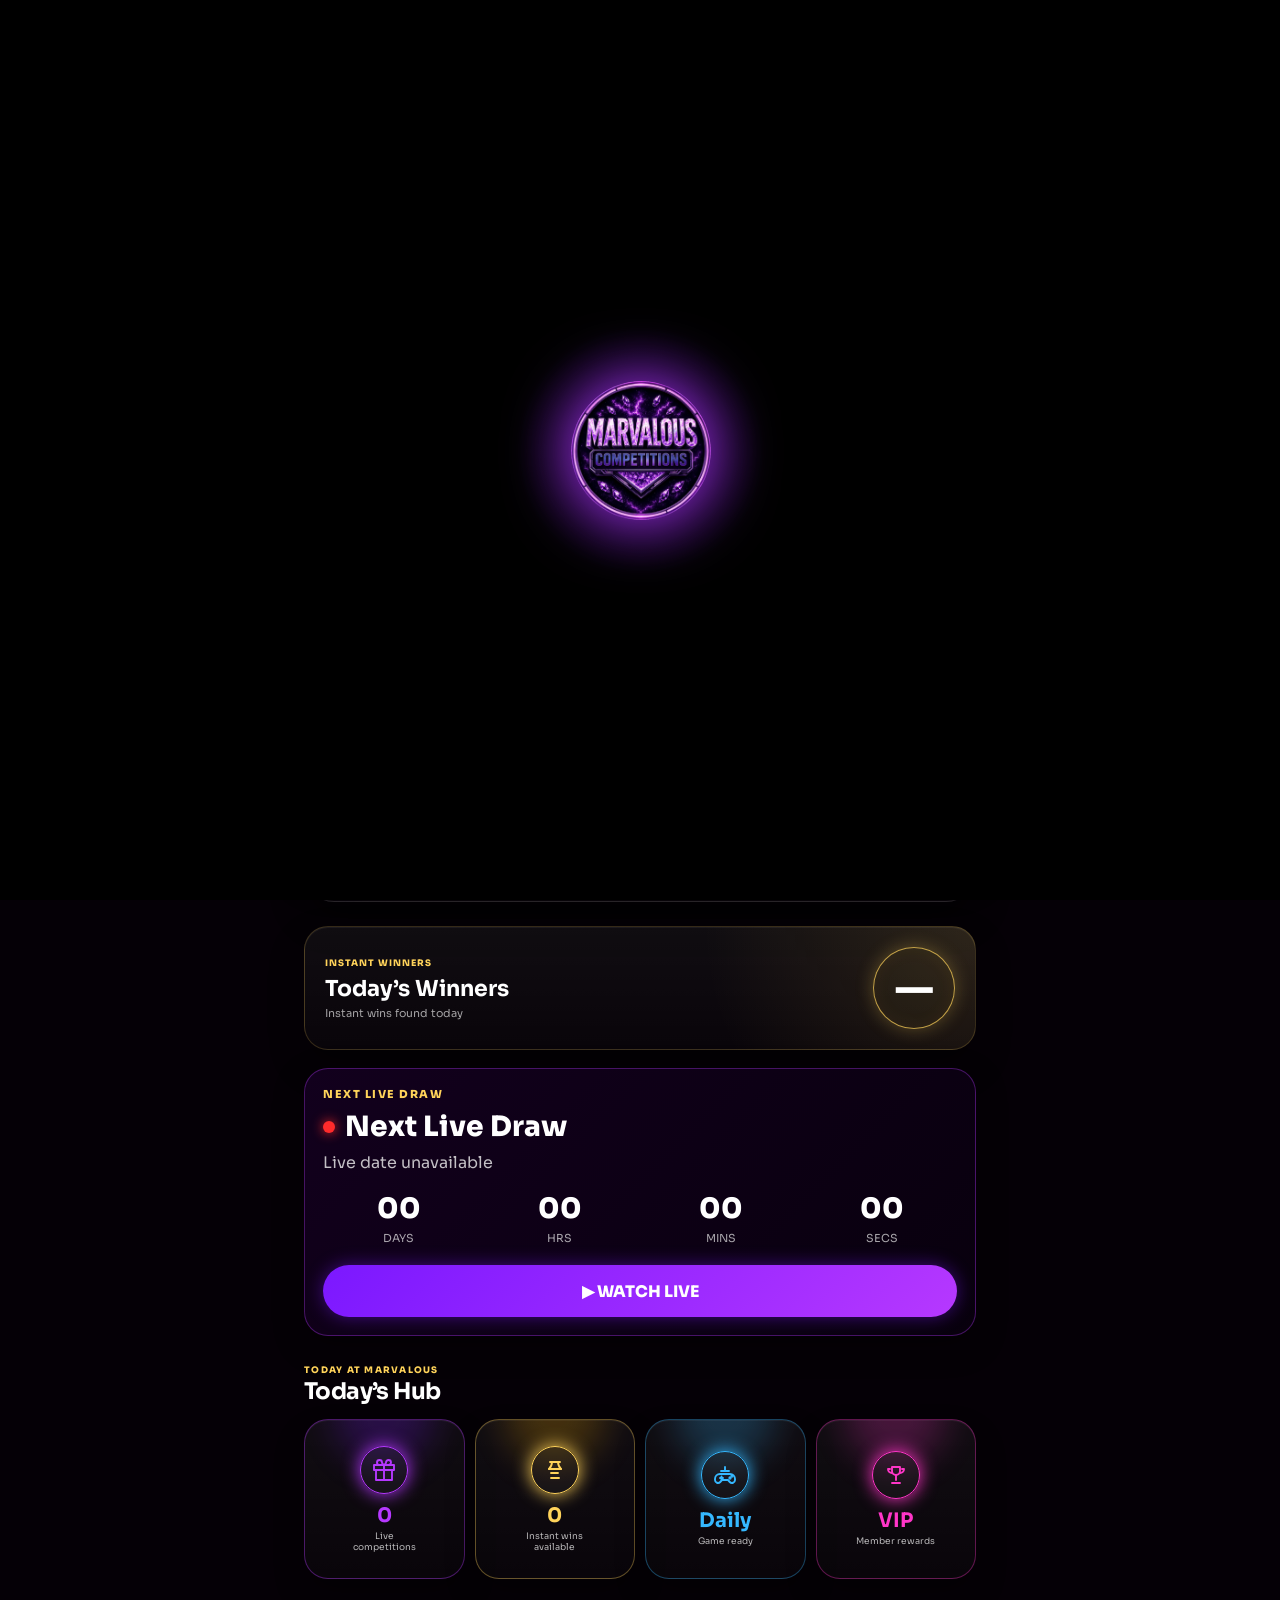
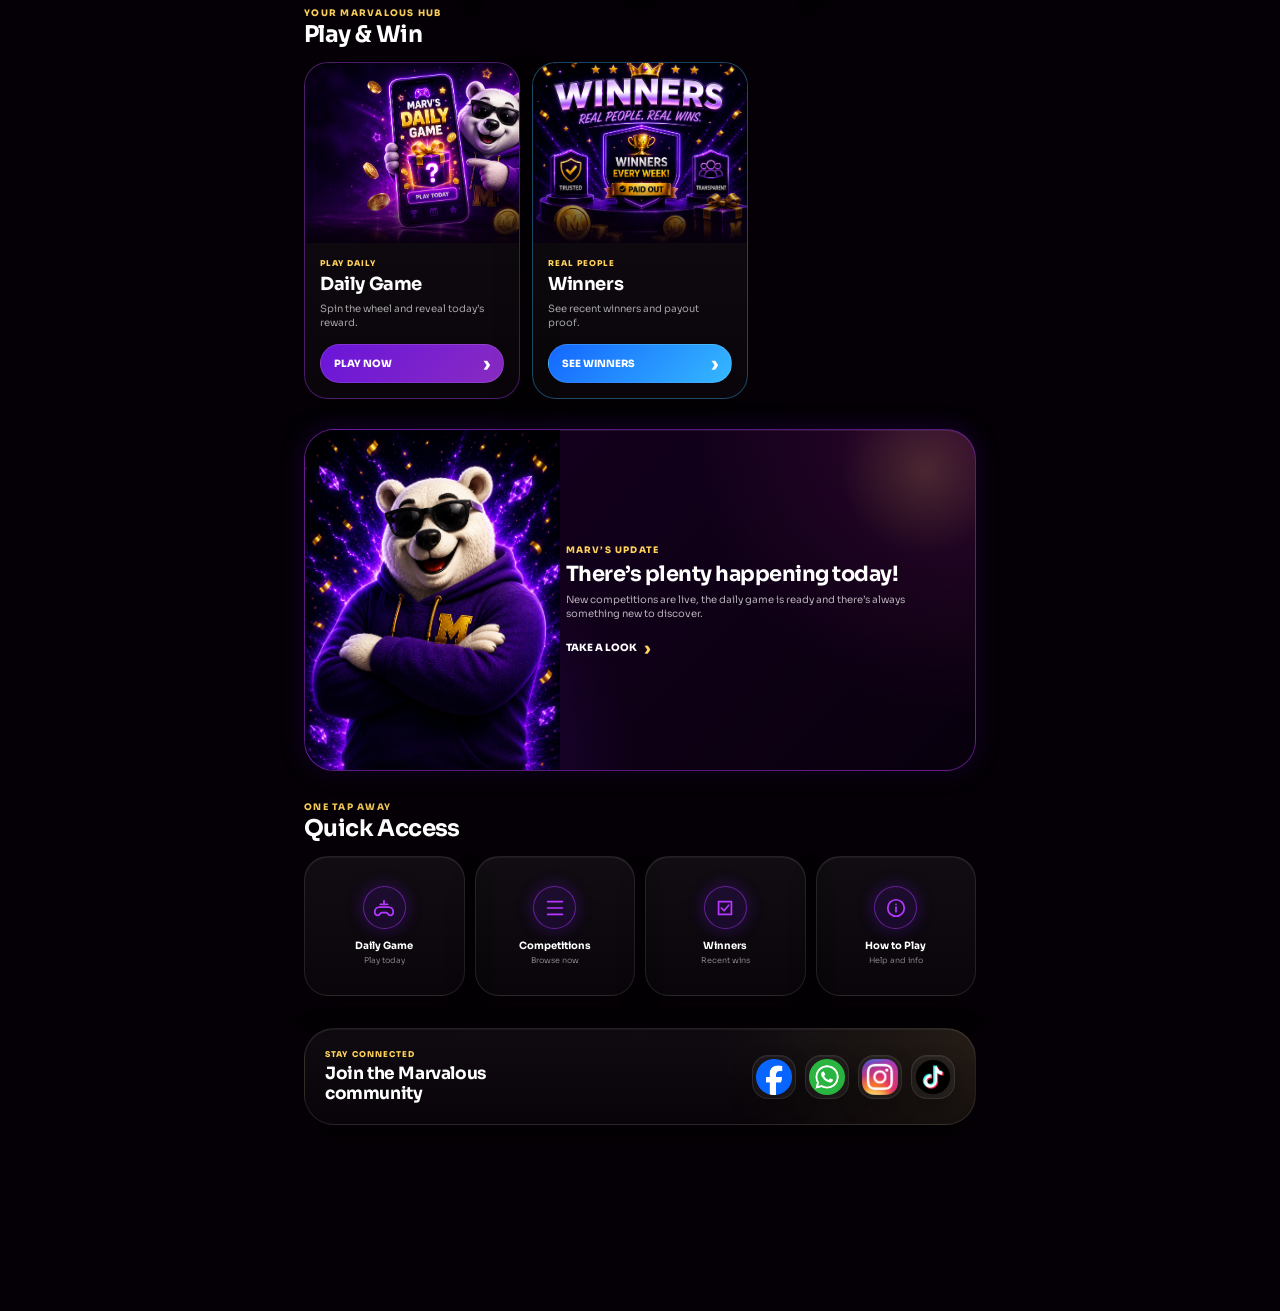
==== commit b9ed6d6f: "Update index.html" ====
--- a/index.html
+++ b/index.html
@@ -50,6 +50,42 @@
 </head>
 
 <body>
+
+  <!-- 18+ UK & NI ACCESS GATE -->
+<div id="ageGate" class="age-gate" hidden>
+  <div class="age-gate-card">
+
+    <img
+      src="logo.png"
+      class="age-gate-logo"
+      alt="Marvalous Competitions"
+    >
+
+    <h1>UK & NI ONLY · 18+</h1>
+
+    <p>
+      You must be aged 18 or over and physically located
+      in the UK or Northern Ireland to continue.
+    </p>
+
+    <button
+      type="button"
+      class="age-confirm-button"
+      onclick="confirmAgeGate()"
+    >
+      CONFIRM
+    </button>
+
+    <button
+      type="button"
+      class="age-decline-button"
+      onclick="declineAgeGate()"
+    >
+      DECLINE
+    </button>
+
+  </div>
+</div>
 
   <div id="splash" class="splash">
   <div class="splash-logo">
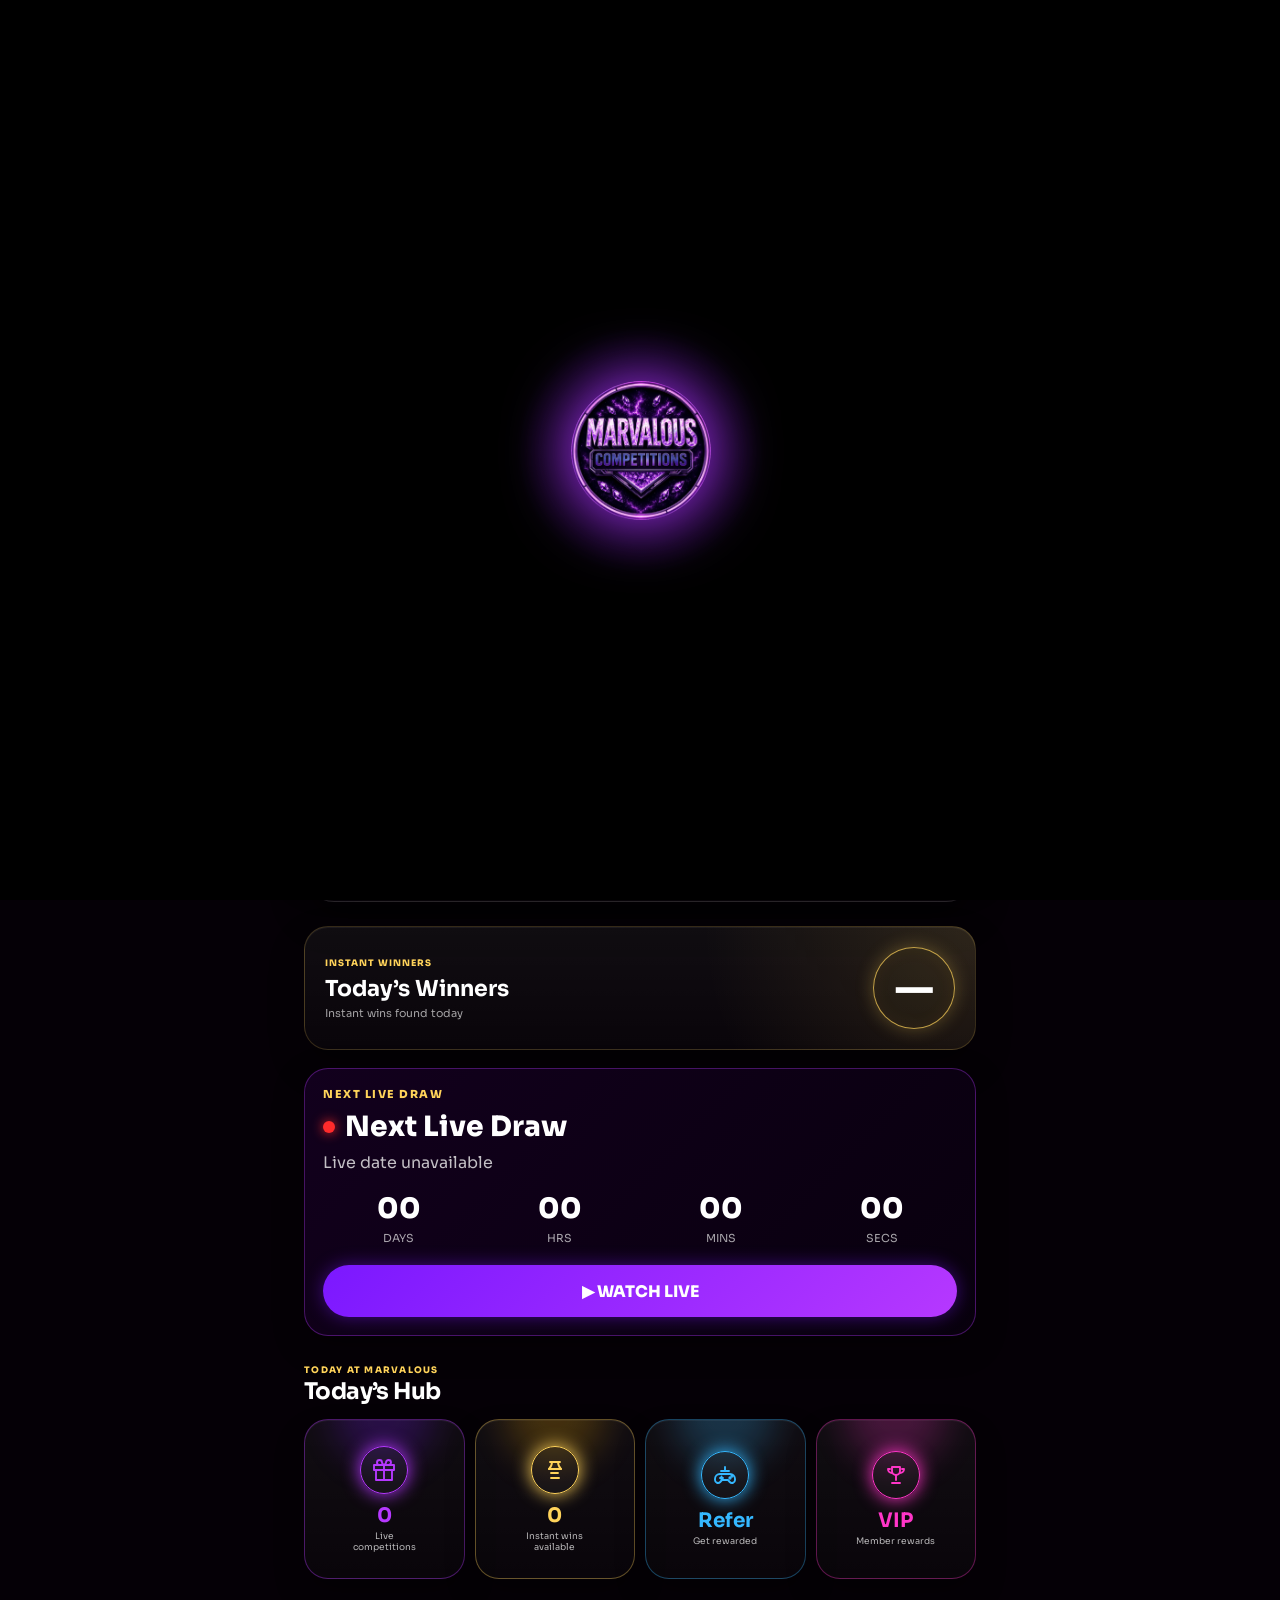
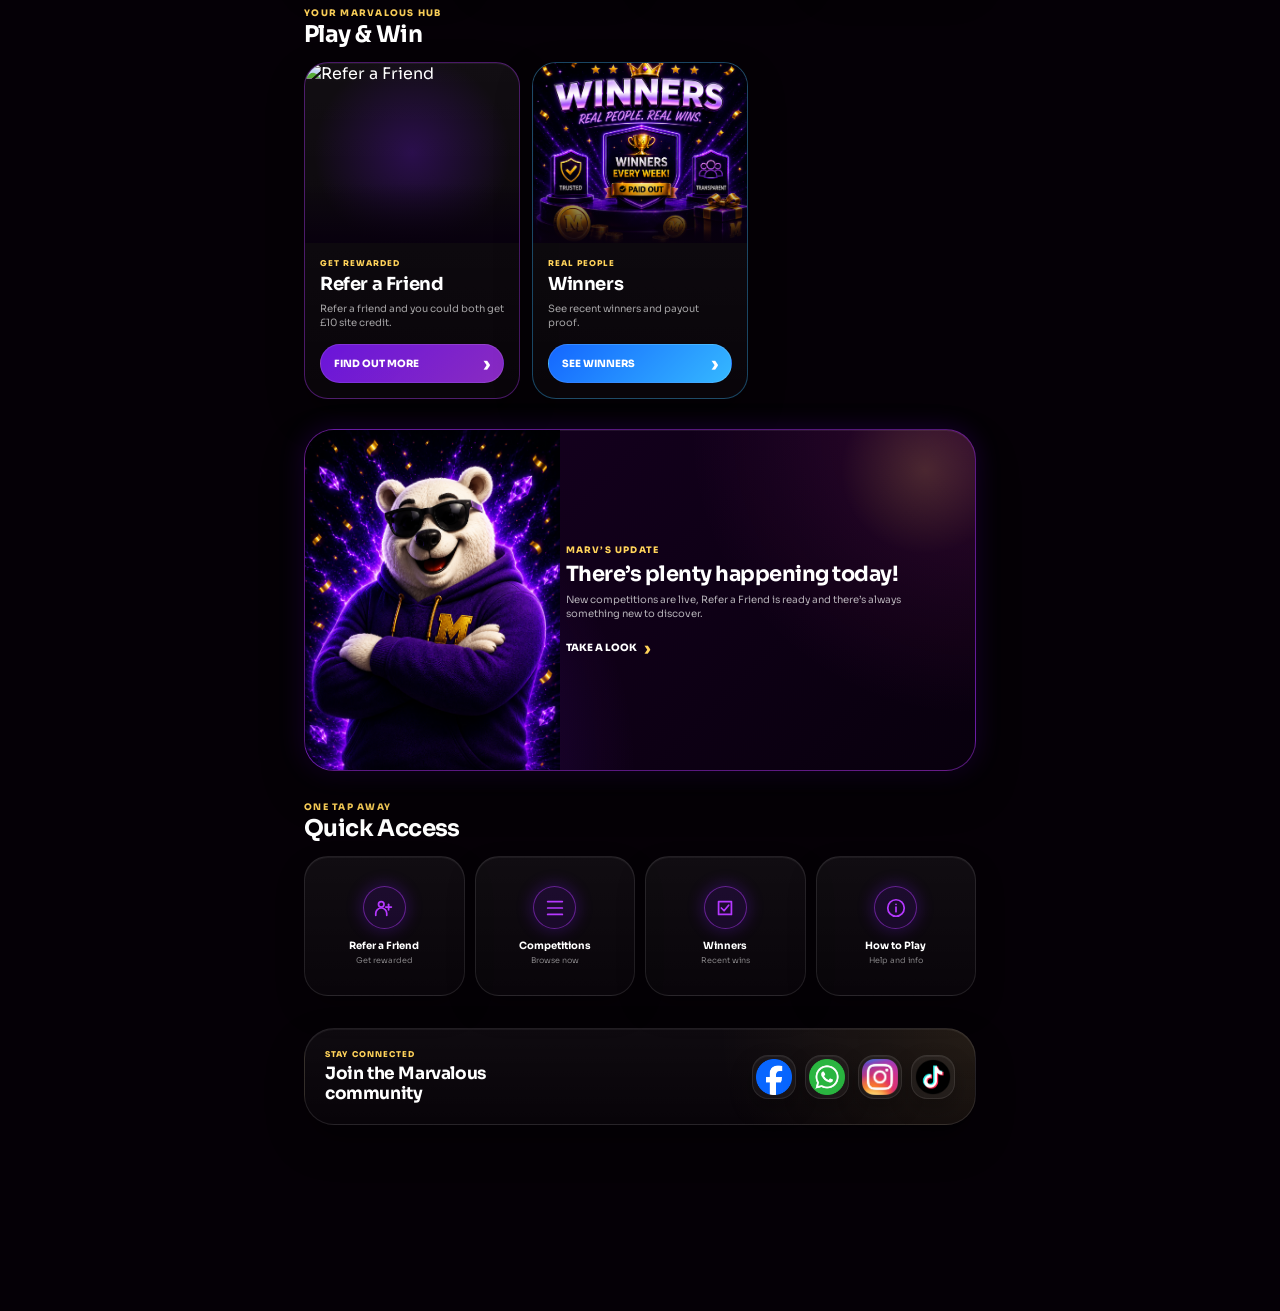
==== commit 8bd95123: "Update index.html" ====
--- a/index.html
+++ b/index.html
@@ -245,7 +245,7 @@
   <div class="install-copy">
     <span>GET THE FULL EXPERIENCE</span>
     <h2>Install Marvalous</h2>
-    <p>Faster access, daily games and important alerts.</p>
+    <p>Faster access, referral rewards and important alerts.</p>
   </div>
 
   <span class="install-arrow" aria-hidden="true">
@@ -374,8 +374,8 @@
             </svg>
           </div>
 
-          <strong>Daily</strong>
-          <span>Game ready</span>
+          <strong>Refer</strong>
+<span>Get rewarded</span>
 
         </article>
 
@@ -415,24 +415,26 @@
       <div class="feature-grid">
 
         <a
-  href="spin-wheel.html"
+  href="refer.html"
   class="feature-card daily-feature"
 >
 
-          <div class="feature-image">
-            <img src="daily-game.png" alt="Marv's daily game">
-          </div>
-
-          <div class="feature-copy">
-            <span>PLAY DAILY</span>
-            <h3>Daily Game</h3>
-            <p>Spin the wheel and reveal today’s reward.</p>
-
-            <div class="feature-link">
-              Play now
-              <b>›</b>
-            </div>
-          </div>
+  <div class="feature-image">
+    <img src="refer-a-friend.png" alt="Refer a Friend">
+  </div>
+
+  <div class="feature-copy">
+    <span>GET REWARDED</span>
+    <h3>Refer a Friend</h3>
+    <p>Refer a friend and you could both get £10 site credit.</p>
+
+    <div class="feature-link">
+      Find out more
+      <b>›</b>
+    </div>
+  </div>
+
+        </a>
 
         </a>
 
@@ -480,7 +482,7 @@
         <h2>There’s plenty happening today!</h2>
 
         <p>
-  New competitions are live, the daily game is ready and there’s
+  New competitions are live, Refer a Friend is ready and there’s
   always something new to discover.
         </p>
 
@@ -506,18 +508,19 @@
       <div class="quick-access-grid">
 
         <a
-  href="spin-wheel.html"
+  href="refer.html"
   class="quick-access-card"
 >
-          <div class="quick-access-icon">
-            <svg viewBox="0 0 24 24" aria-hidden="true">
-              <path d="M8 8h8"></path>
-              <path d="M12 4v4"></path>
-              <path d="M7 11h10a5 5 0 0 1 5 5v1a3 3 0 0 1-5.2 2L15 17H9l-1.8 2A3 3 0 0 1 2 17v-1a5 5 0 0 1 5-5Z"></path>
-            </svg>
-          </div>
-          <strong>Daily Game</strong>
-          <span>Play today</span>
+  <div class="quick-access-icon">
+    <svg viewBox="0 0 24 24" aria-hidden="true">
+      <circle cx="9" cy="8" r="3"></circle>
+      <path d="M3 20v-2a6 6 0 0 1 12 0v2"></path>
+      <path d="M17 8v6"></path>
+      <path d="M14 11h6"></path>
+    </svg>
+  </div>
+  <strong>Refer a Friend</strong>
+  <span>Get rewarded</span>
         </a>
 
 
@@ -683,16 +686,17 @@
 
 
    <a
-  href="spin-wheel.html"
+  href="refer.html"
   class="nav-link"
 >
   <svg viewBox="0 0 24 24" aria-hidden="true">
-    <path d="M8 8h8"></path>
-    <path d="M12 4v4"></path>
-    <path d="M7 11h10a5 5 0 0 1 5 5v1a3 3 0 0 1-5.2 2L15 17H9l-1.8 2A3 3 0 0 1 2 17v-1a5 5 0 0 1 5-5Z"></path>
+    <circle cx="9" cy="8" r="3"></circle>
+    <path d="M3 20v-2a6 6 0 0 1 12 0v2"></path>
+    <path d="M17 8v6"></path>
+    <path d="M14 11h6"></path>
   </svg>
-  <span>Games</span>
-   </a> 
+  <span>Refer</span>
+   </a>
 
 
     <a
--- a/style.css
+++ b/style.css
@@ -2420,3 +2420,80 @@
   color: var(--gold);
 }
 
+/* =========================
+   18+ UK & NI ACCESS GATE
+========================= */
+
+.age-gate {
+  position: fixed;
+  inset: 0;
+  z-index: 99999;
+
+  display: flex;
+  align-items: center;
+  justify-content: center;
+
+  min-height: 100vh;
+  padding: 24px;
+
+  background:
+    radial-gradient(circle at top, rgba(150, 0, 180, 0.35), transparent 45%),
+    #050006;
+}
+
+.age-gate[hidden] {
+  display: none;
+}
+
+.age-gate-card {
+  width: 100%;
+  max-width: 420px;
+  text-align: center;
+}
+
+.age-gate-logo {
+  width: 150px;
+  max-width: 55%;
+  margin: 0 auto 30px;
+  display: block;
+}
+
+.age-gate-card h1 {
+  margin: 0 0 16px;
+  font-family: "Sora", sans-serif;
+  font-size: 26px;
+  font-weight: 800;
+  color: #ffffff;
+}
+
+.age-gate-card p {
+  margin: 0 auto 32px;
+  max-width: 340px;
+  font-size: 15px;
+  line-height: 1.6;
+  color: rgba(255, 255, 255, 0.75);
+}
+
+.age-confirm-button,
+.age-decline-button {
+  width: 100%;
+  min-height: 54px;
+  border-radius: 14px;
+  font-family: "Sora", sans-serif;
+  font-size: 14px;
+  font-weight: 800;
+  cursor: pointer;
+}
+
+.age-confirm-button {
+  border: 0;
+  background: #ffffff;
+  color: #120014;
+  margin-bottom: 12px;
+}
+
+.age-decline-button {
+  border: 1px solid rgba(255, 255, 255, 0.25);
+  background: transparent;
+  color: #ffffff;
+}
